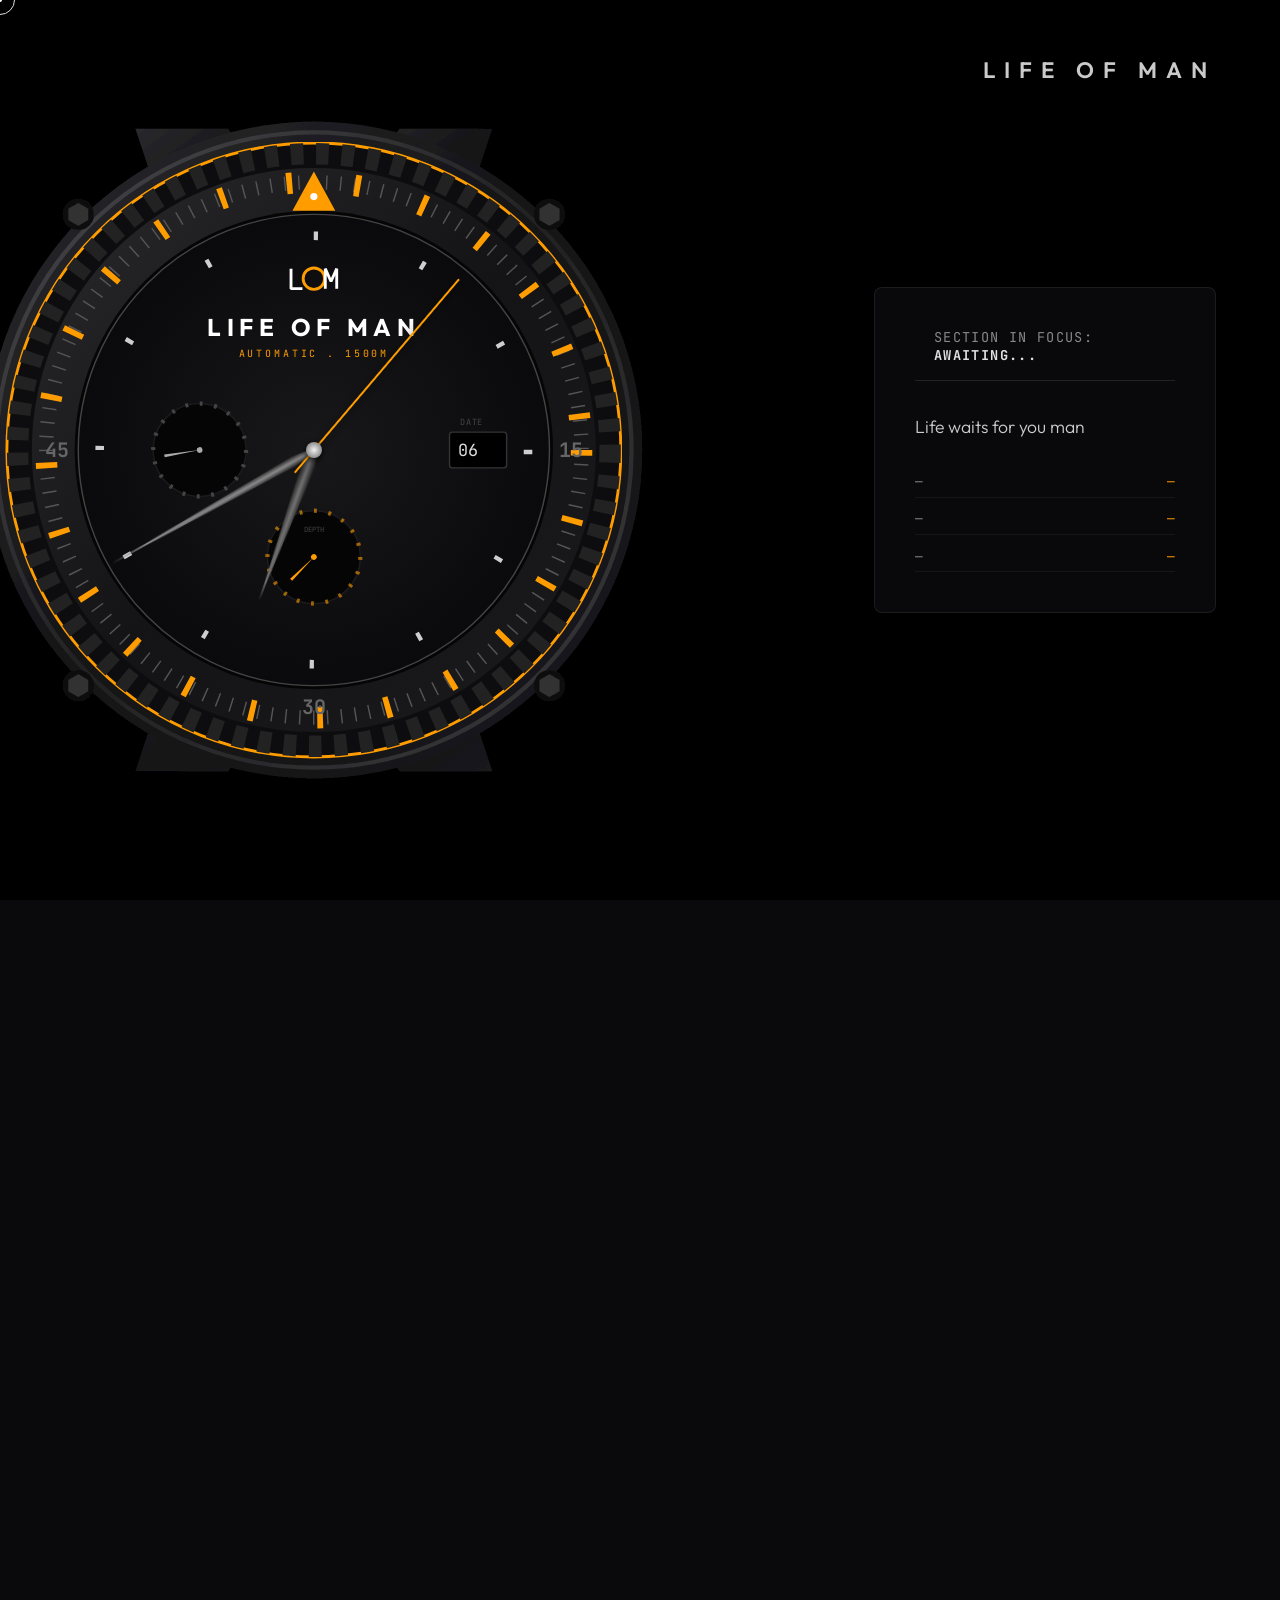
==== index.html @ b5b17dda "Update index.html" ====
<!DOCTYPE html>
<html lang="en">

<head>
    <meta charset="UTF-8">
    <meta name="viewport" content="width=device-width, initial-scale=1.0">
    <title>Life of Man - Navigation Hub</title>
    <link rel="stylesheet" href="styles.css">
    <link
        href="https://fonts.googleapis.com/css2?family=JetBrains+Mono:wght@300;400;700&family=Outfit:wght@300;600&display=swap"
        rel="stylesheet">
</head>

<body>
    <!-- Custom Cursor -->
    <div id="cursor" class="caliper-cursor"></div>

    <!-- Fixed Magazine Title -->
    <h1 class="magazine-title">LIFE OF MAN</h1>

    <!-- Parallax Background Layers -->
    <div class="background-container">
        <!-- Intro Black Screen -->
        <div id="bg-black" class="bg-layer intro-black"></div>
        <!-- Background Sections -->
        <div id="bg-woman" class="bg-layer section-bg"></div>
        <div id="bg-health" class="bg-layer section-bg"></div>
        <div id="bg-gear" class="bg-layer section-bg"></div>
        <div id="bg-cars" class="bg-layer section-bg"></div>
        <div id="bg-fashion" class="bg-layer section-bg"></div>
        <!-- Texture overlay for cockpit feel -->
        <div class="texture-overlay"></div>
        <div id="transition-glow" class="transition-glow"></div>
    </div>

    <!-- Main Interface -->
    <main class="hub-interaction">
        <!-- Left/Center: The Watch Assembly -->
        <div class="watch-container">
            <!-- Architectural SVG Vector Watch Engine -->
            <svg viewBox="0 0 1000 1000" class="vector-watch" xmlns="http://www.w3.org/2000/svg">
                <defs>
                    <radialGradient id="dialGrad" cx="50%" cy="50%" r="50%">
                        <stop offset="0%" stop-color="#18181a"/>
                        <stop offset="100%" stop-color="#0a0a0c"/>
                    </radialGradient>
                    <linearGradient id="metalDark" x1="0%" y1="0%" x2="100%" y2="100%">
                        <stop offset="0%" stop-color="#2a2a2d"/>
                        <stop offset="50%" stop-color="#141416"/>
                        <stop offset="100%" stop-color="#1a1a1c"/>
                    </linearGradient>
                    <linearGradient id="metalLight" x1="0%" y1="0%" x2="100%" y2="100%">
                        <stop offset="0%" stop-color="#4a4a4f"/>
                        <stop offset="50%" stop-color="#222"/>
                        <stop offset="100%" stop-color="#3a3a3d"/>
                    </linearGradient>
                    <filter id="vectorShadow" x="-20%" y="-20%" width="140%" height="140%">
                        <feDropShadow dx="0" dy="15" stdDeviation="20" flood-color="#000" flood-opacity="0.8"/>
                    </filter>
                </defs>

                <!-- STATIC CASING & LUGS (OUTERMOST) -->
                <g class="svg-casing" filter="url(#vectorShadow)">
                    <!-- Sharp Tactical Lugs -->
                    <path d="M 300 200 L 250 50 L 380 50 L 450 150 Z" fill="url(#metalDark)" />
                    <path d="M 700 200 L 750 50 L 620 50 L 550 150 Z" fill="url(#metalDark)" />
                    <path d="M 300 800 L 250 950 L 380 950 L 450 850 Z" fill="url(#metalDark)" />
                    <path d="M 700 800 L 750 950 L 620 950 L 550 850 Z" fill="url(#metalDark)" />

                    <!-- Main Casing Barrel -->
                    <circle cx="500" cy="500" r="460" fill="url(#metalDark)" />
                    <circle cx="500" cy="500" r="445" fill="none" stroke="url(#metalLight)" stroke-width="6" />

                    <!-- Tactical 6-point Hex Screws -->
                    <circle cx="170" cy="170" r="22" fill="#111" />
                    <polygon points="170,154 184,162 184,178 170,186 156,178 156,162" fill="#333" />
                    
                    <circle cx="830" cy="170" r="22" fill="#111" />
                    <polygon points="830,154 844,162 844,178 830,186 816,178 816,162" fill="#333" />

                    <circle cx="170" cy="830" r="22" fill="#111" />
                    <polygon points="170,814 184,822 184,838 170,846 156,838 156,822" fill="#333" />

                    <circle cx="830" cy="830" r="22" fill="#111" />
                    <polygon points="830,814 844,822 844,838 830,846 816,838 816,822" fill="#333" />
                </g>

                <!-- DYNAMIC SPINNING BEZEL -->
                <!-- We apply id="watch-bezel" directly so existing JS hooks it -->
                <g id="watch-bezel" style="transform-origin: 50% 50%;">
                    <!-- Outer Orange Ring Base -->
                    <circle cx="500" cy="500" r="430" fill="#0d0d0f" stroke="var(--accent-amber)" stroke-width="4" />
                    
                    <!-- Tactical Gear Teeth (Dasharray math: circumference 2*pi*r ~ 2576. 72 teeth = 35.7 dash) -->
                    <circle cx="500" cy="500" r="415" fill="none" stroke="#222" stroke-width="30" stroke-dasharray="17.8 17.8" />
                    
                    <!-- Bezel Inner Slant -->
                    <circle cx="500" cy="500" r="395" fill="url(#metalDark)" />
                    <circle cx="500" cy="500" r="335" fill="#050505" />

                    <!-- Bezel Ticks and Metrics -->
                    <circle cx="500" cy="500" r="375" fill="none" stroke="#555" stroke-width="20" stroke-dasharray="2 17.6" />
                    <!-- Thicker hour ticks -->
                    <circle cx="500" cy="500" r="375" fill="none" stroke="var(--accent-amber)" stroke-width="30" stroke-dasharray="8 88" />

                    <!-- Primary 12 O'Clock Dive Triangle -->
                    <polygon points="500,110 530,165 470,165" fill="var(--accent-amber)" />
                    <circle cx="500" cy="145" r="5" fill="#fff" />
                    
                    <text x="500" y="870" fill="#666" font-family="'JetBrains Mono'" font-weight="700" font-size="28" text-anchor="middle">30</text>
                    <text x="860" y="510" fill="#666" font-family="'JetBrains Mono'" font-weight="700" font-size="28" text-anchor="middle">15</text>
                    <text x="140" y="510" fill="#666" font-family="'JetBrains Mono'" font-weight="700" font-size="28" text-anchor="middle">45</text>
                </g>

                <!-- STATIC INNER DIAL -->
                <g id="watch-face-static" style="transform-origin: 50% 50%;">
                    <!-- Dial Glass & Inner Base -->
                    <circle cx="500" cy="500" r="330" fill="url(#dialGrad)" />
                    <circle cx="500" cy="500" r="330" fill="none" stroke="#444" stroke-width="2" />

                    <!-- Chronograph Subdials -->
                    <!-- Left Subdial (Milliseconds) -->
                    <circle cx="340" cy="500" r="65" fill="#050505" stroke="#1c1c1e" stroke-width="2"/>
                    <circle cx="340" cy="500" r="65" fill="none" stroke="#444" stroke-width="6" stroke-dasharray="4 16.4" />
                    <!-- Subdial Hand Group -->
                    <g id="subdial-msec" style="transform-origin: 340px 500px;">
                        <circle cx="340" cy="500" r="4" fill="#aaa" />
                        <polygon points="340,500 338,450 342,450" fill="#aaa" />
                    </g>

                    <!-- Bottom Subdial (Depth Gauge) -->
                    <circle cx="500" cy="650" r="65" fill="#050505" stroke="#1c1c1e" stroke-width="2"/>
                    <circle cx="500" cy="650" r="65" fill="none" stroke="var(--accent-amber)" stroke-width="6" stroke-dasharray="4 16.4" opacity="0.6"/>
                    <text x="500" y="615" fill="#444" font-family="'JetBrains Mono'" font-size="10" text-anchor="middle">DEPTH</text>
                    <!-- Subdial Hand Group -->
                    <g id="subdial-depth" style="transform-origin: 500px 650px; transform: rotate(-135deg);">
                        <circle cx="500" cy="650" r="4" fill="var(--accent-amber)" />
                        <polygon points="500,650 498,605 502,605" fill="var(--accent-amber)" />
                    </g>

                    <!-- LOM Custom Geometric Monogram -->
                    <g transform="translate(500, 260)">
                        <path d="M -32,-14 L -32,14 L -16,14" fill="none" stroke="#fff" stroke-width="4" stroke-linejoin="bevel" />
                        <circle cx="0" cy="0" r="15" fill="none" stroke="var(--accent-amber)" stroke-width="4" />
                        <path d="M 16,14 L 16,-14 L 24,4 L 32,-14 L 32,14" fill="none" stroke="#fff" stroke-width="4" stroke-linejoin="bevel" />
                    </g>

                    <!-- Inner Typography -->
                    <text x="500" y="340" fill="#fff" font-family="'Outfit', sans-serif" font-weight="700" font-size="34" letter-spacing="8" text-anchor="middle">LIFE OF MAN</text>
                    <text x="500" y="370" fill="var(--accent-amber)" font-family="'JetBrains Mono', monospace" font-size="14" letter-spacing="4" text-anchor="middle">AUTOMATIC . 1500M</text>
                    
                    <!-- Exact Match Date Cutout Window -->
                    <rect x="690" y="475" width="80" height="50" rx="4" fill="#000" stroke="#333" stroke-width="2"/>
                    <text x="705" y="465" fill="#444" font-family="'JetBrains Mono'" font-size="12" letter-spacing="1">DATE</text>

                    <!-- Hour Index Markers Inner -->
                    <circle cx="500" cy="500" r="300" fill="none" stroke="#fff" stroke-width="12" stroke-dasharray="6 151" opacity="0.8"/>
                </g>
            </svg>
            
            <!-- Live Clock Overlay -->
            <div class="live-clock">
                <div class="date-window" id="date-window">--</div>
                <div class="hand hour-hand" id="hour-hand"></div>
                <div class="hand minute-hand" id="minute-hand"></div>
                <div class="hand second-hand" id="second-hand"></div>
                <div class="center-pin"></div>
            </div>

            <div class="multi-exposure-trail"></div>
        </div>

        <!-- Right: Technical Narrative Overlay -->
        <div class="info-panel">
            <div class="technical-header">
                <span class="pulse-dot"></span>
                <p class="mono-text typing-effect">SECTION IN FOCUS: <span id="dyn-section-name" class="highlight">AWAITING...</span></p>
            </div>

            <div class="narrative-content">
                <p id="dyn-story-text" class="story-text">Life waits for you man</p>

                <div class="data-points">
                    <div class="data-row"><span id="dyn-label-1" class="data-label">—</span> <span id="dyn-value-1" class="data-value">—</span></div>
                    <div class="data-row"><span id="dyn-label-2" class="data-label">—</span> <span id="dyn-value-2" class="data-value">—</span></div>
                    <div class="data-row"><span id="dyn-label-3" class="data-label">—</span> <span id="dyn-value-3" class="data-value">—</span></div>
                </div>
            </div>
        </div>
    </main>

    <script src="script.js"></script>
</body>

</html>
---- styles.css ----
:root {
    --bg-dark: #0a0a0c;
    --accent-amber: #ff9d00;
    --text-main: #e0e0e0;
    --text-muted: #888888;
    --glass-bg: rgba(15, 15, 18, 0.65);
    --glass-border: rgba(255, 255, 255, 0.08);
}

* {
    margin: 0;
    padding: 0;
    box-sizing: border-box;
    cursor: none; /* Hide default cursor */
}

body {
    background-color: var(--bg-dark);
    color: var(--text-main);
    font-family: 'Outfit', sans-serif;
    overflow-x: hidden;
    height: 800vh; /* Dramatically increased to slow down scroll speed */
}

/* --- Global UI --- */
.magazine-title {
    position: fixed;
    top: 3.5rem;
    right: 4rem;
    font-family: 'Outfit', sans-serif;
    font-size: 1.4rem;
    font-weight: 600;
    letter-spacing: 0.4em;
    color: var(--text-main);
    z-index: 100;
    text-transform: uppercase;
    text-shadow: 0 4px 20px rgba(0,0,0,0.9);
    opacity: 0.9;
    pointer-events: none; /* so it doesn't block cursor */
}

/* --- Parallax Backgrounds --- */
.background-container {
    position: fixed;
    top: 0;
    left: 0;
    width: 100vw;
    height: 100vh;
    z-index: -1;
    overflow: hidden;
}

.bg-layer {
    position: absolute;
    top: -5%;
    left: -5%;
    width: 110%;
    height: 110%;
    background-size: cover;
    background-position: center;
    transition: transform 0.1s ease-out, filter 0.1s ease-out, opacity 0.1s ease-out;
}

.section-bg {
    position: absolute;
    top: -5%;
    left: -5%;
    width: 110%;
    height: 110%;
    background-size: cover;
    background-position: center;
    /* Hardware acceleration and smooth transitions */
    will-change: transform, filter, opacity;
    opacity: 0; 
}

#bg-fashion { background-image: url('assets/fashion_bg.png'); z-index: 1; }
#bg-cars { background-image: url('assets/cars_bg.png'); z-index: 1; }
#bg-gear { background-image: url('assets/gear_bg.png'); z-index: 1; }
#bg-health { background-image: url('assets/health_bg.png'); z-index: 1; }
#bg-woman { background-image: url('assets/woman_bg.png'); z-index: 1; }

.intro-black {
    background-color: #000;
    z-index: 4; /* On top of cars and fashion */
    opacity: 1; /* Fully opaque at start */
}

.texture-overlay {
    position: absolute;
    top: 0;
    left: 0;
    width: 100%;
    height: 100%;
    background: repeating-linear-gradient(
        transparent,
        transparent 2px,
        rgba(0,0,0,0.2) 2px,
        rgba(0,0,0,0.2) 4px
    );
    z-index: 3;
    pointer-events: none;
    mix-blend-mode: overlay;
    opacity: 0.5;
}

.transition-glow {
    position: absolute;
    top: 0;
    left: 0;
    width: 100%;
    height: 100%;
    background: radial-gradient(circle at center, rgba(255, 157, 0, 0.4) 0%, rgba(255, 157, 0, 0) 70%);
    opacity: 0;
    pointer-events: none;
    mix-blend-mode: color-dodge;
    z-index: 5; /* Above texture, below UI */
    transition: opacity 0.1s;
}

/* --- Main Layout --- */
.hub-interaction {
    position: fixed;
    top: 0;
    left: 0;
    width: 100vw;
    height: 100vh;
    display: flex;
    align-items: center;
    justify-content: center;
    padding: 4rem;
    gap: 6rem;
    z-index: 10;
}

/* --- The Watch Hub --- */
.watch-container {
    position: relative;
    width: 800px;
    height: 800px;
    transform: translateX(-15%); /* Pull slightly left off-center */
    display: flex;
    align-items: center;
    justify-content: center;
    transition: transform 0.3s ease;
}

.vector-watch {
    width: 100%;
    height: 100%;
    position: absolute;
    z-index: 1;
}

#watch-bezel {
    transition: transform 0.1s linear;
    will-change: transform;
}

/* --- Live Clock Elements --- */
.live-clock {
    position: absolute;
    top: 50%;
    left: 50%;
    width: 100%;
    height: 100%;
    transform: translate(-50%, -50%);
    z-index: 7; /* Above static face */
    pointer-events: none;
}

.date-window {
    position: absolute;
    top: 50%;
    right: 27%;
    transform: translateY(-50%);
    background: transparent;
    color: var(--text-main);
    font-family: 'JetBrains Mono', monospace;
    font-size: 1.05rem;
    padding: 0;
    border: none;
    box-shadow: none;
    z-index: 7;
}

.hand {
    position: absolute;
    bottom: 50%; 
    left: 50%;
    transform-origin: bottom center;
    filter: drop-shadow(2px 5px 6px rgba(0,0,0,0.9));
    z-index: 8;
    will-change: transform;
}

.hour-hand {
    width: 14px;
    height: 20%; 
    background: linear-gradient(90deg, #1a1a1a 0%, #737373 50%, #1a1a1a 100%);
    margin-left: -7px; 
    clip-path: polygon(50% 0%, 100% 90%, 70% 100%, 30% 100%, 0% 90%);
}

.minute-hand {
    width: 10px;
    height: 29%;
    background: linear-gradient(90deg, #2a2a2a 0%, #8c8c8c 50%, #2a2a2a 100%);
    margin-left: -5px;
    clip-path: polygon(50% 0%, 100% 90%, 70% 100%, 30% 100%, 0% 90%);
}

.second-hand {
    width: 2px;
    height: 28%;
    background: var(--accent-amber);
    margin-left: -1px;
    z-index: 9;
}

.second-hand::after {
    content: '';
    position: absolute;
    top: 100%;
    left: 0;
    width: 100%;
    height: 30px;
    background: var(--accent-amber);
    border-radius: 0 0 2px 2px;
}

.center-pin {
    position: absolute;
    top: 50%;
    left: 50%;
    width: 16px;
    height: 16px;
    background: radial-gradient(circle, #f0f0f0 0%, #666 100%);
    border-radius: 50%;
    transform: translate(-50%, -50%);
    box-shadow: 0 2px 6px rgba(0,0,0,0.9);
    z-index: 10;
}



.multi-exposure-trail {
    display: none;
}

/* --- Info Panel --- */
.info-panel {
    background: var(--glass-bg);
    backdrop-filter: blur(12px);
    -webkit-backdrop-filter: blur(12px);
    border: 1px solid var(--glass-border);
    border-radius: 8px;
    padding: 2.5rem;
    max-width: 450px;
    box-shadow: 0 20px 50px rgba(0,0,0,0.5);
    z-index: 10;
    transform: translateY(0);
    pointer-events: auto;
    /* Add box-shadow to transition list so the glow animates smoothly */
    transition: transform 0.3s cubic-bezier(0.2, 0.8, 0.2, 1), opacity 0.5s ease, background 0.3s ease, border-color 0.3s ease, box-shadow 0.2s ease-out;
}



.info-panel:hover {
    background: rgba(25, 25, 30, 0.8);
    border-color: rgba(255,255,255,0.3);
    transform: scale(1.02);
    box-shadow: 0 25px 60px rgba(0,0,0,0.7);
}

.technical-header {
    display: flex;
    align-items: center;
    gap: 12px;
    margin-bottom: 2rem;
    padding-bottom: 1rem;
    border-bottom: 1px solid rgba(255, 255, 255, 0.1);
}

.pulse-dot {
    width: 8px;
    height: 8px;
    background-color: var(--accent-amber);
    border-radius: 50%;
    box-shadow: 0 0 10px var(--accent-amber);
    animation: pulse 2s infinite;
}

@keyframes pulse {
    0% { transform: scale(0.95); box-shadow: 0 0 0 0 rgba(255, 157, 0, 0.7); }
    70% { transform: scale(1); box-shadow: 0 0 0 10px rgba(255, 157, 0, 0); }
    100% { transform: scale(0.95); box-shadow: 0 0 0 0 rgba(255, 157, 0, 0); }
}

.mono-text {
    font-family: 'JetBrains Mono', monospace;
    font-size: 0.85rem;
    letter-spacing: 0.1em;
    color: var(--text-muted);
}

.highlight {
    color: var(--text-main);
    font-weight: 700;
}

.story-text {
    font-size: 1.1rem;
    line-height: 1.6;
    margin-bottom: 2rem;
    color: #cccccc;
    font-weight: 300;
}

.data-points {
    display: flex;
    flex-direction: column;
    gap: 0.8rem;
    font-family: 'JetBrains Mono', monospace;
    font-size: 0.8rem;
}

.data-row {
    display: flex;
    justify-content: space-between;
    border-bottom: 1px solid rgba(255,255,255,0.05);
    padding-bottom: 0.4rem;
}

.data-label { color: var(--text-muted); text-transform: uppercase; }
.data-value { color: var(--accent-amber); text-align: right; }

/* --- Custom Cursor --- */
.caliper-cursor {
    position: fixed;
    top: 0;
    left: 0;
    width: 30px;
    height: 30px;
    border: 1px solid rgba(255,255,255,0.5);
    border-radius: 50%;
    pointer-events: none;
    z-index: 9999;
    transform: translate(-50%, -50%);
    transition: width 0.2s, height 0.2s, background-color 0.2s, border-color 0.2s;
    mix-blend-mode: difference;
}

/* Inner dot for caliper */
.caliper-cursor::after {
    content: '';
    position: absolute;
    top: 50%;
    left: 50%;
    width: 4px;
    height: 4px;
    background: white;
    border-radius: 50%;
    transform: translate(-50%, -50%);
}

.caliper-cursor.scrubbing {
    width: 60px;
    height: 60px;
    border-color: var(--accent-amber);
    background-color: rgba(255, 157, 0, 0.1);
}

.caliper-cursor.enter-mode {
    width: 70px;
    height: 70px;
    border-color: #fff;
    background-color: rgba(255, 255, 255, 0.1);
}

.caliper-cursor.enter-mode::after {
    content: "VIEW";
    font-family: 'JetBrains Mono', monospace;
    font-size: 11px;
    font-weight: 700;
    color: white;
    text-align: center;
    line-height: 70px;
    width: 100%;
    height: 100%;
    background: transparent;
    letter-spacing: 2px;
}

/* Add metal caliper visual hints */
.caliper-cursor::before {
    content: '';
    position: absolute;
    top: -10px;
    left: 50%;
    width: 2px;
    height: 10px;
    background: rgba(255,255,255,0.8);
    transform: translateX(-50%);
}

/* --- Responsiveness & Mobile Optimization --- */

/* Tablet & Smaller Laptops */
@media (max-width: 1024px) {
    .hub-interaction {
        flex-direction: column;
        padding: 2rem;
        gap: 3rem;
        align-items: center;
        justify-content: flex-start;
        padding-top: 8rem; /* Clear the title */
    }

    .watch-container {
        width: 450px;
        height: 450px;
        transform: translateX(0); /* Re-center perfectly */
    }

    .info-panel {
        max-width: 600px;
        width: 100%;
        padding: 2rem;
    }

    .magazine-title {
        font-size: 1rem;
        top: 2rem;
        right: 2rem;
    }
}

/* Mobile Devices */
@media (max-width: 768px) {
    .watch-container {
        width: 320px;
        height: 320px;
    }

    .info-panel {
        padding: 1.5rem;
    }

    .technical-header p {
        font-size: 0.85rem;
    }
    
    .story-text {
        font-size: 0.95rem;
    }

    .data-label, .data-value {
        font-size: 0.85rem;
    }
    
    .live-clock .date-window {
        font-size: 0.7rem;
        right: 28%;
    }

    /* Subpage aggressive overrides */
    .subpage-container {
        padding: 2rem 1.5rem;
        backdrop-filter: blur(35px); /* Much stronger blur for small screens */
        background: rgba(10, 10, 12, 0.65);
    }
    
    .back-btn {
        bottom: 2rem !important; /* Forces override of inline styles if any */
        right: 2rem !important;
        font-size: 0.8rem !important;
        padding: 8px 16px !important;
    }

    .subpage-title {
        font-size: 2.2rem !important;
        margin-top: 5rem !important;
    }

    .subpage-content {
        font-size: 1rem !important;
    }

    .subpage-content h2 {
        font-size: 1.5rem !important;
    }
    
    .subpage-content h3 {
        font-size: 1.25rem !important;
    }
}

/* Hard Drop Custom Cursor on Touch Devices */
@media (hover: none) and (pointer: coarse) {
    .caliper-cursor {
        display: none !important;
    }
    * {
        cursor: auto !important; /* Restore standard OS touch tap behaviors */
    }
}
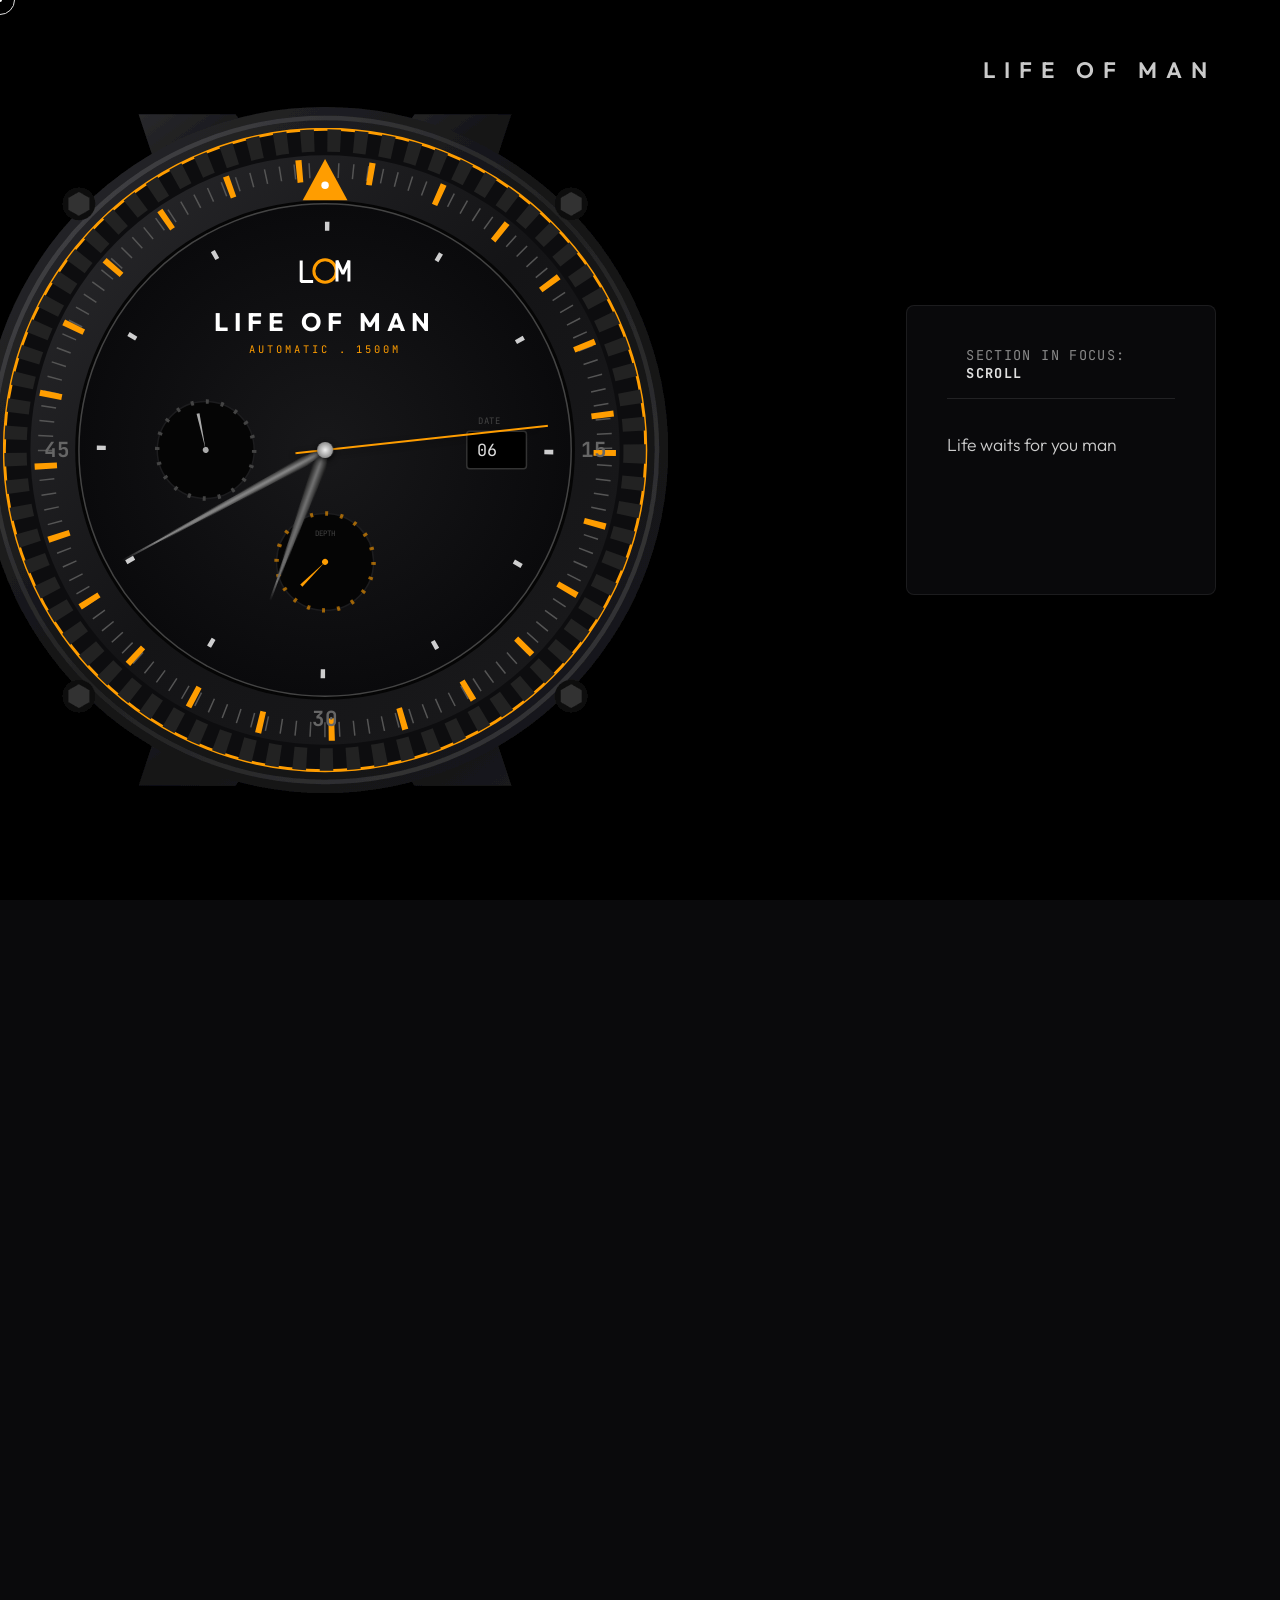
==== commit edd058cf: "Update index.html" ====
--- a/index.html
+++ b/index.html
@@ -180,7 +180,7 @@
             <div class="narrative-content">
                 <p id="dyn-story-text" class="story-text">Life waits for you man</p>
 
-                <div class="data-points">
+                <div id="data-points-container" class="data-points" style="display: none; opacity: 0;">
                     <div class="data-row"><span id="dyn-label-1" class="data-label">—</span> <span id="dyn-value-1" class="data-value">—</span></div>
                     <div class="data-row"><span id="dyn-label-2" class="data-label">—</span> <span id="dyn-value-2" class="data-value">—</span></div>
                     <div class="data-row"><span id="dyn-label-3" class="data-label">—</span> <span id="dyn-value-3" class="data-value">—</span></div>
--- a/styles.css
+++ b/styles.css
@@ -138,11 +138,15 @@
     position: relative;
     width: 800px;
     height: 800px;
-    transform: translateX(-15%); /* Pull slightly left off-center */
+    transform: translateX(-15%) scale(1); /* Pull slightly left off-center */
     display: flex;
     align-items: center;
     justify-content: center;
-    transition: transform 0.3s ease;
+    transition: transform 0.8s cubic-bezier(0.2, 0.8, 0.2, 1);
+}
+
+.watch-container.minimized {
+    transform: translateX(-15%) scale(0.9);
 }
 
 .vector-watch {
@@ -257,6 +261,10 @@
     border-radius: 8px;
     padding: 2.5rem;
     max-width: 450px;
+    min-height: 290px;
+    display: flex;
+    flex-direction: column;
+    justify-content: flex-start;
     box-shadow: 0 20px 50px rgba(0,0,0,0.5);
     z-index: 10;
     transform: translateY(0);
@@ -298,11 +306,29 @@
     100% { transform: scale(0.95); box-shadow: 0 0 0 0 rgba(255, 157, 0, 0); }
 }
 
+@keyframes rhythmicFadeIn {
+    0% { opacity: 0; filter: blur(4px); transform: translateX(-10px); }
+    100% { opacity: 1; filter: blur(0px); transform: translateX(0); }
+}
+
+@keyframes mechanicalDrumSnap {
+    0% { transform: translateY(-12px); opacity: 0; filter: blur(2px); }
+    70% { transform: translateY(2px); opacity: 1; filter: blur(0px); }
+    100% { transform: translateY(0); opacity: 1; filter: blur(0px); }
+}
+
+.roll-in {
+    /* Fast, heavily eased snapping animation mimicking physical gear lock */
+    animation: mechanicalDrumSnap 0.25s cubic-bezier(0.1, 0.9, 0.2, 1) forwards;
+}
+
 .mono-text {
     font-family: 'JetBrains Mono', monospace;
     font-size: 0.85rem;
     letter-spacing: 0.1em;
     color: var(--text-muted);
+    opacity: 0;
+    animation: rhythmicFadeIn 1s cubic-bezier(0.2, 0.8, 0.2, 1) forwards;
 }
 
 .highlight {
@@ -316,8 +342,10 @@
     margin-bottom: 2rem;
     color: #cccccc;
     font-weight: 300;
-}
-
+    opacity: 0;
+    /* Delays exactly 2 seconds so it arrives in sync with the second pulse! */
+    animation: rhythmicFadeIn 1s cubic-bezier(0.2, 0.8, 0.2, 1) 2s forwards;
+}
 .data-points {
     display: flex;
     flex-direction: column;
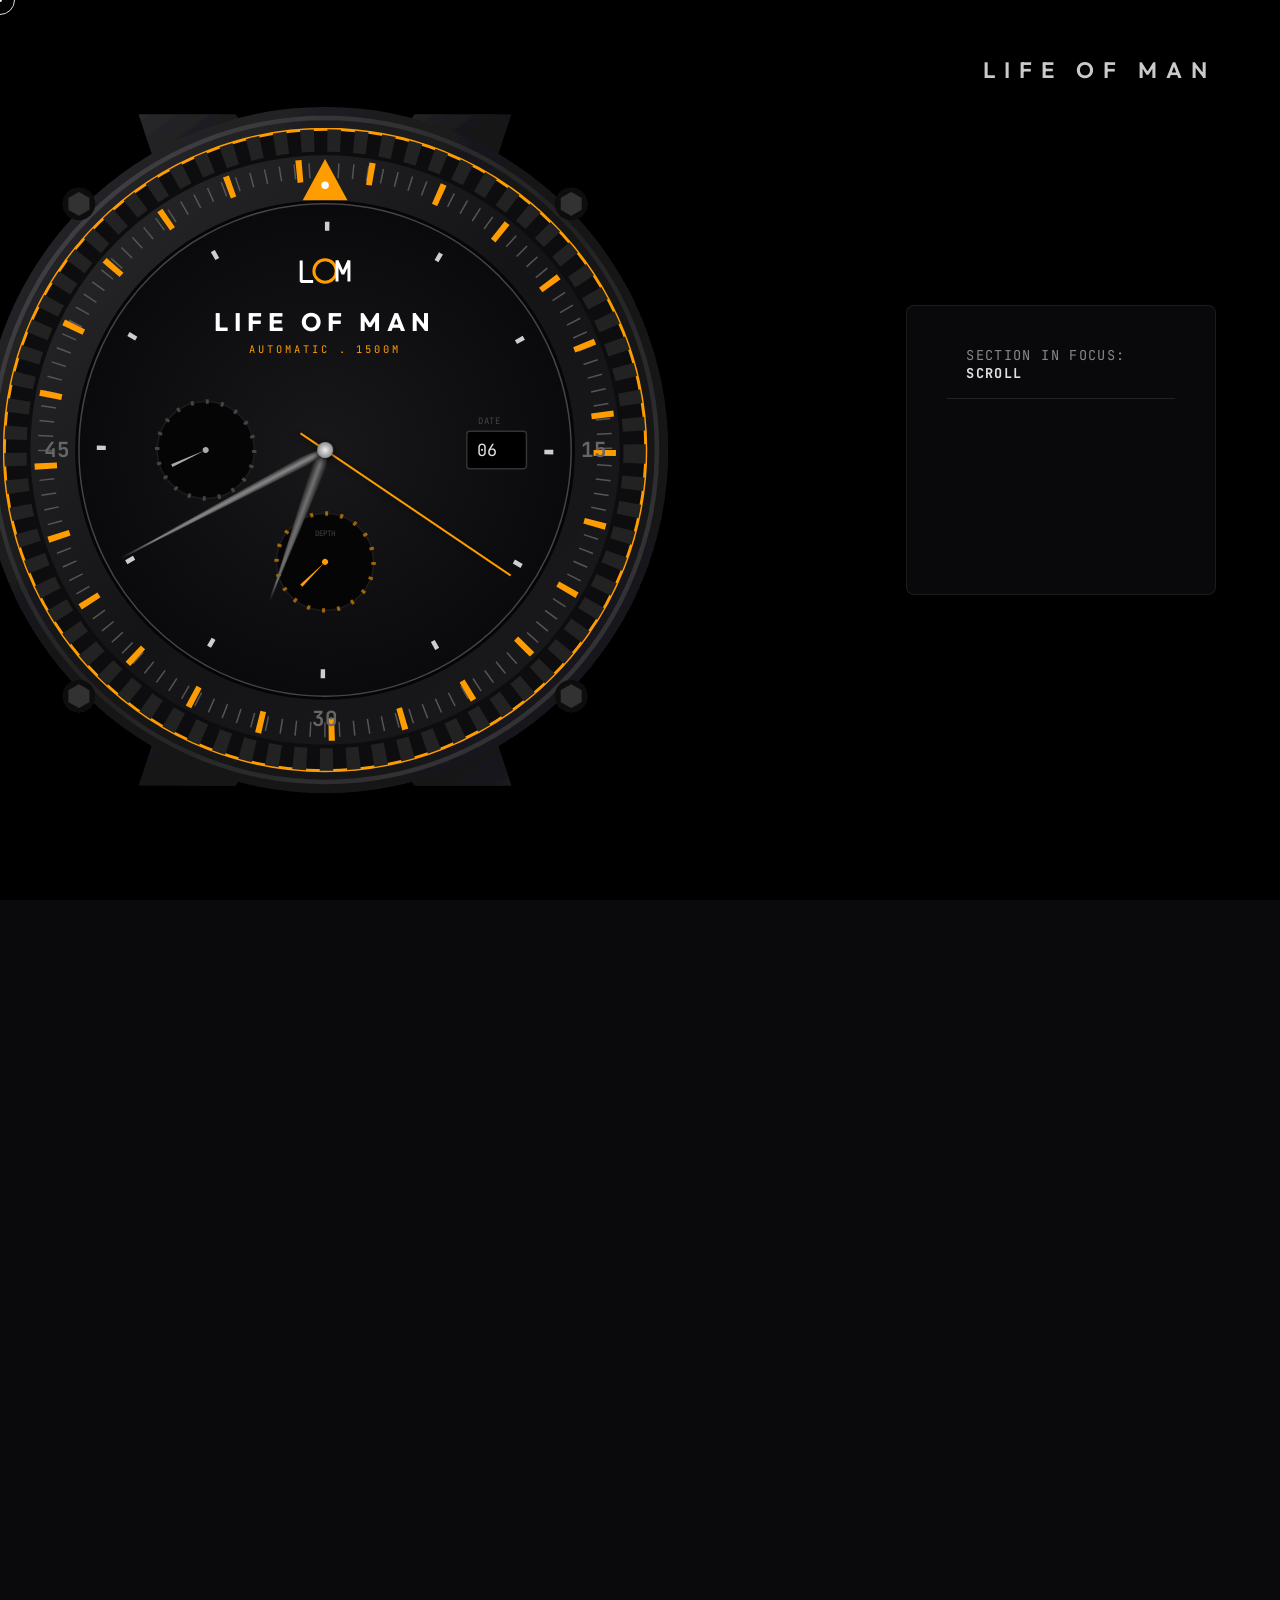
==== commit e7a5c6de: "Update index.html" ====
--- a/index.html
+++ b/index.html
@@ -174,11 +174,11 @@
         <div class="info-panel">
             <div class="technical-header">
                 <span class="pulse-dot"></span>
-                <p class="mono-text typing-effect">SECTION IN FOCUS: <span id="dyn-section-name" class="highlight">AWAITING...</span></p>
+                <p class="mono-text typing-effect">SECTION IN FOCUS: <span id="dyn-section-name" class="highlight"></span></p>
             </div>
 
             <div class="narrative-content">
-                <p id="dyn-story-text" class="story-text">Life waits for you man</p>
+                <p id="dyn-story-text" class="story-text"></p>
 
                 <div id="data-points-container" class="data-points" style="display: none; opacity: 0;">
                     <div class="data-row"><span id="dyn-label-1" class="data-label">—</span> <span id="dyn-value-1" class="data-value">—</span></div>
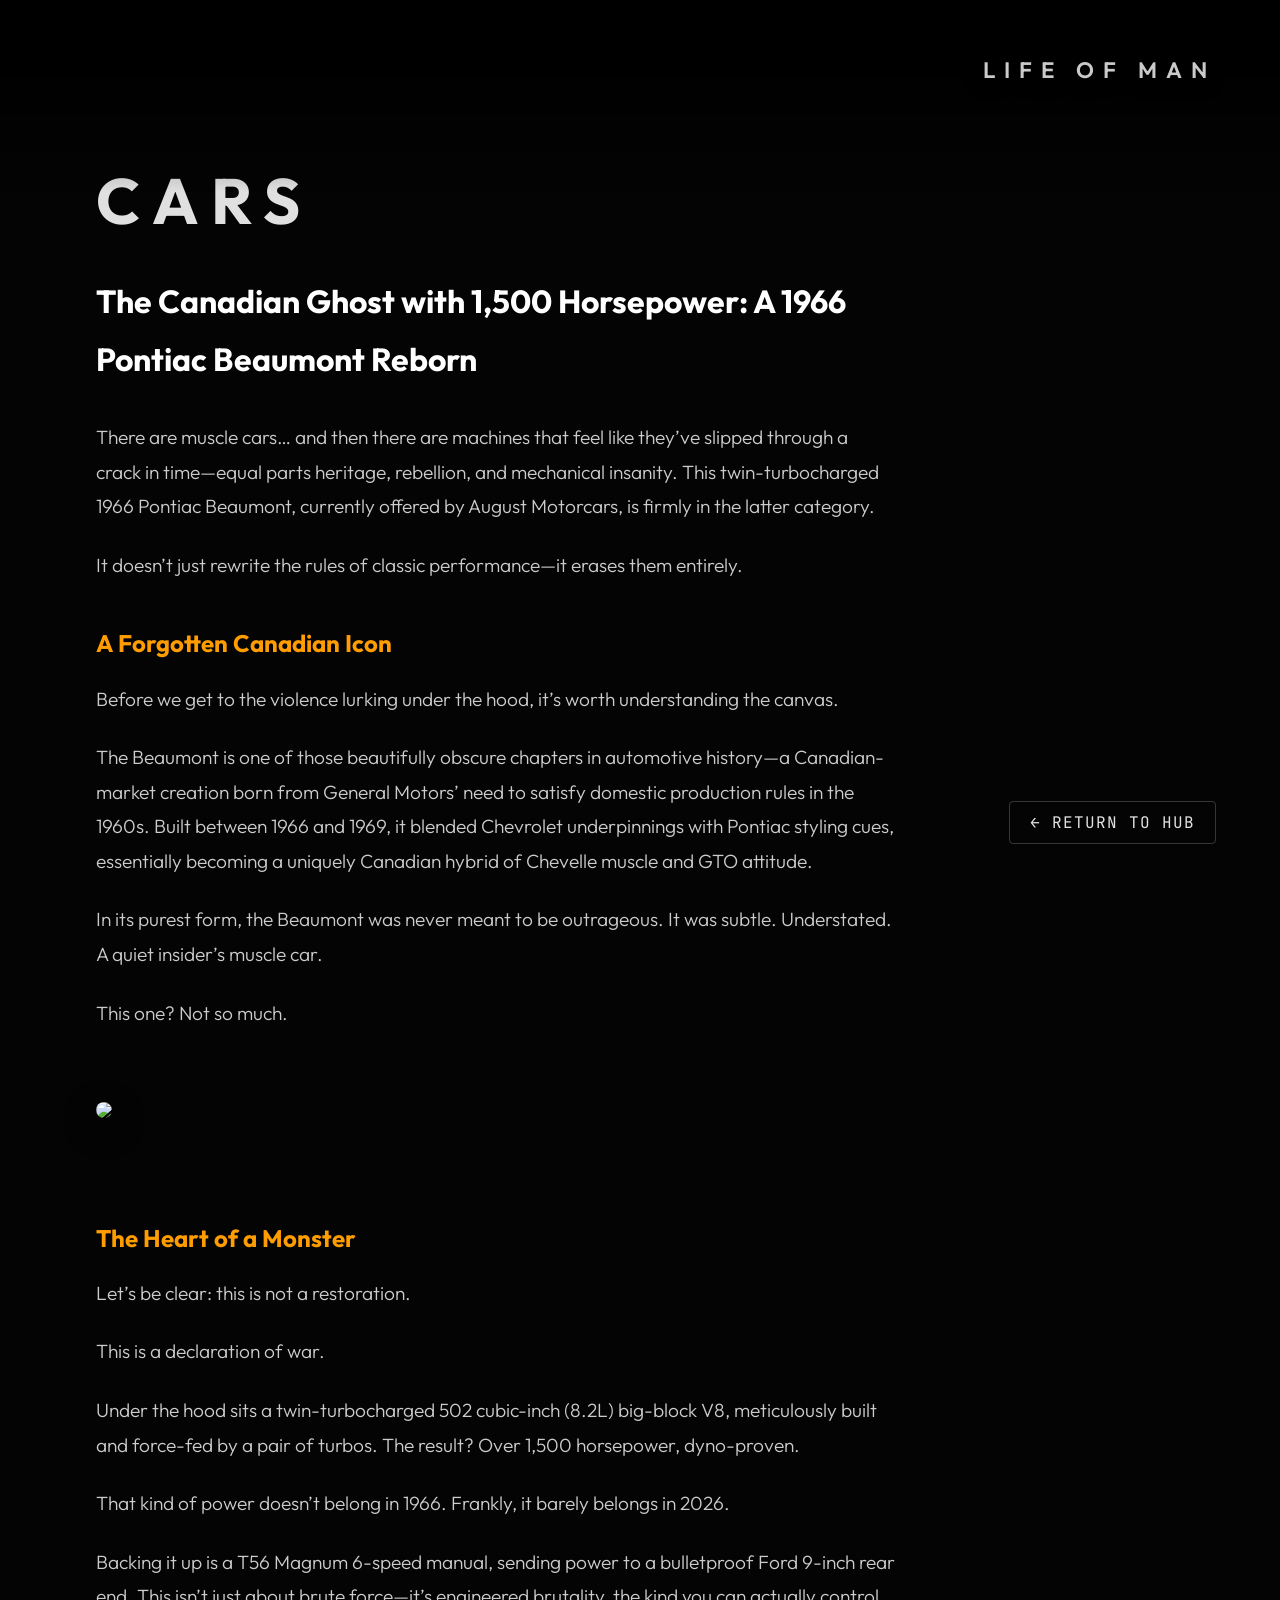
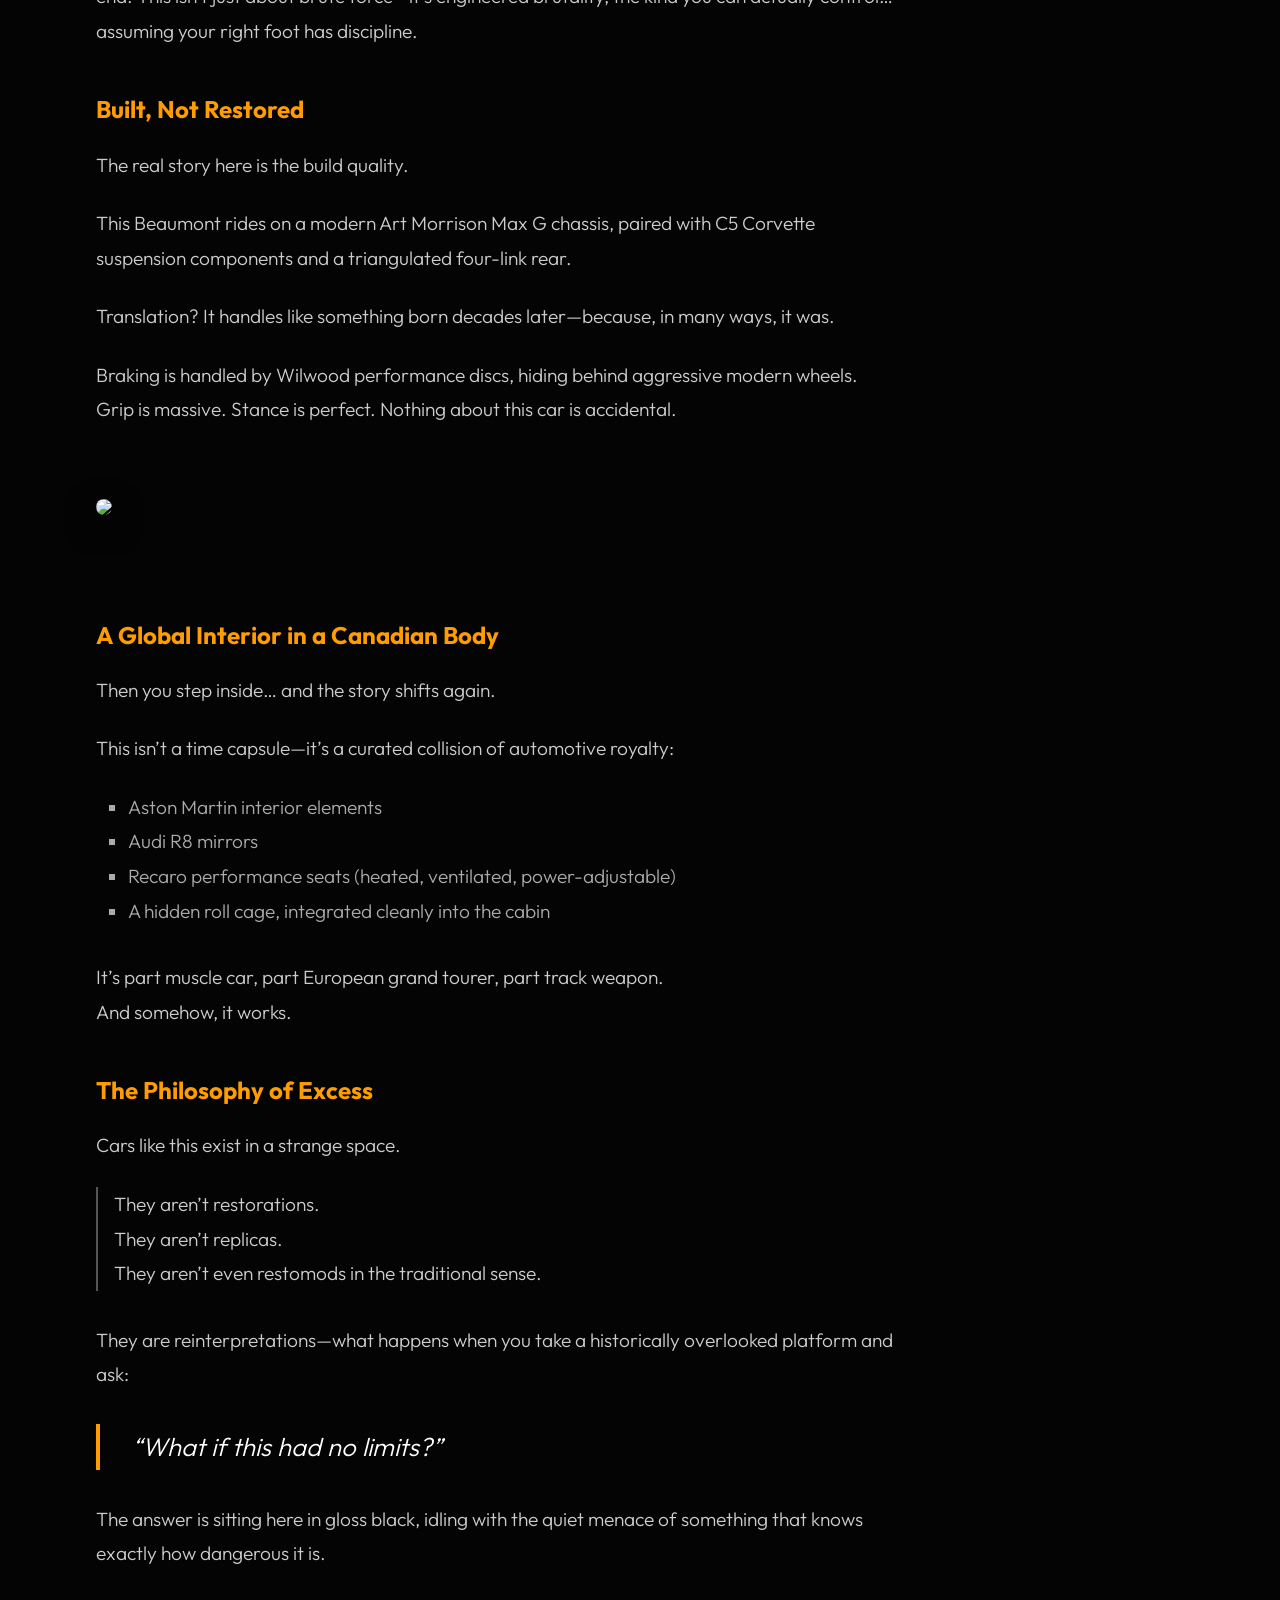
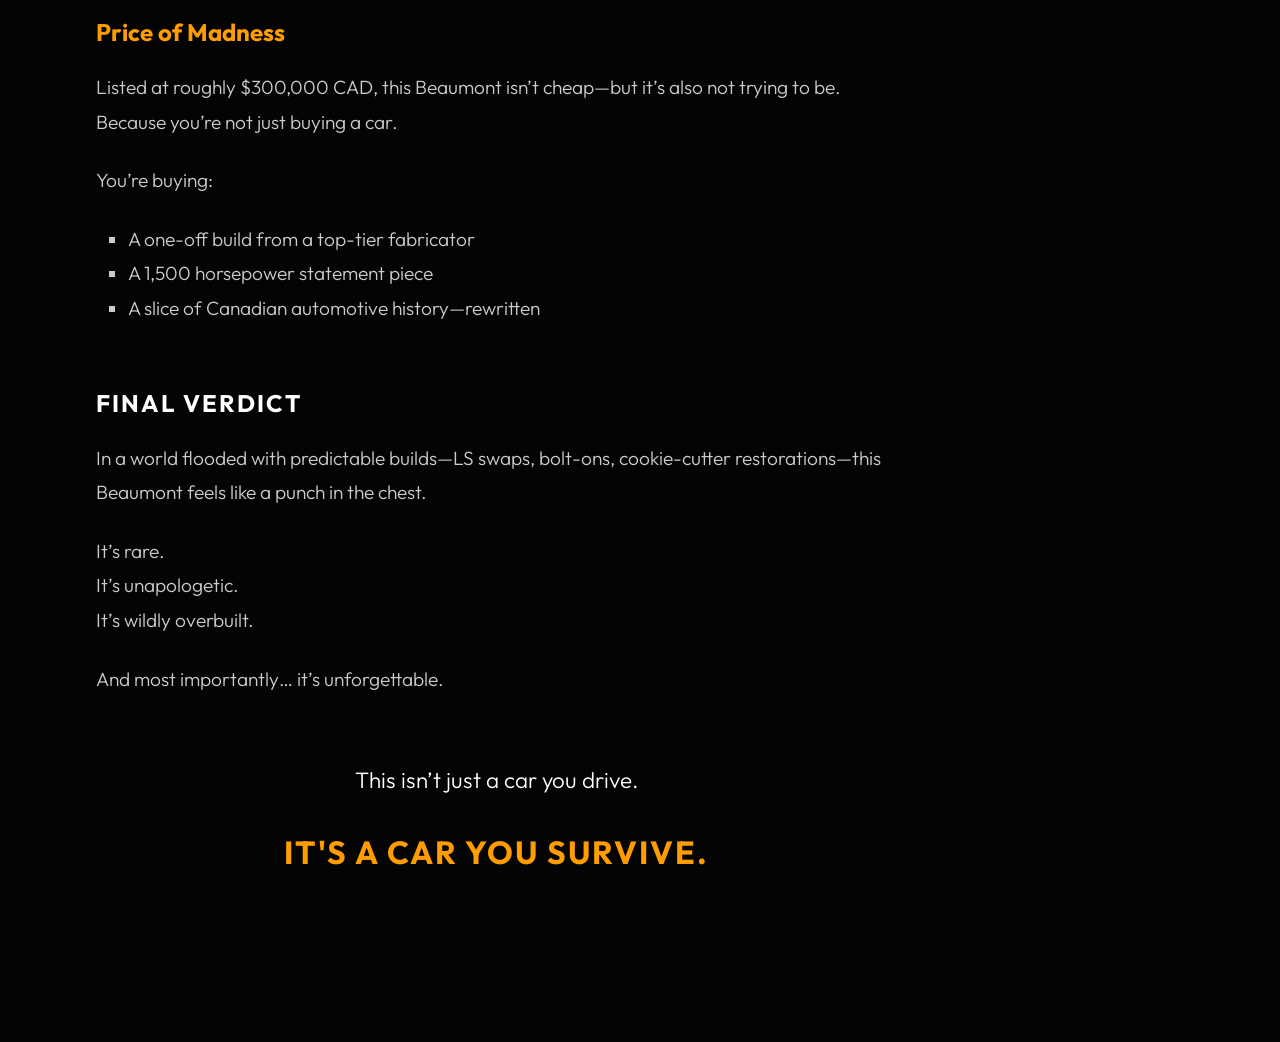
==== commit c25dedd1: "Update index.html" ====
--- a/index.html
+++ b/index.html
@@ -4,192 +4,223 @@
 <head>
     <meta charset="UTF-8">
     <meta name="viewport" content="width=device-width, initial-scale=1.0">
-    <title>Life of Man - Navigation Hub</title>
+    <title>Life of Man - Cars</title>
     <link rel="stylesheet" href="styles.css">
     <link
         href="https://fonts.googleapis.com/css2?family=JetBrains+Mono:wght@300;400;700&family=Outfit:wght@300;600&display=swap"
         rel="stylesheet">
+    <style>
+        body {
+            overflow-y: auto;
+            height: auto;
+            background-color: #000;
+            cursor: auto;
+        }
+
+        body::before {
+            content: '';
+            position: fixed;
+            top: 0;
+            left: 0;
+            width: 100%;
+            height: 100%;
+            background-image: url('assets/car4.png');
+            background-size: cover;
+            background-position: center;
+            opacity: 0.05;
+            z-index: -1;
+            pointer-events: none;
+        }
+
+        .subpage-container {
+            background: rgba(10, 10, 12, 0.4); /* Lowered container backdrop opacity slightly so the 5% background shows through better */
+            min-height: 100vh;
+            padding: 6rem;
+            backdrop-filter: blur(10px);
+        }
+
+        .back-btn {
+            position: fixed;
+            bottom: 3.5rem;
+            right: 4rem;
+            color: var(--text-main);
+            font-family: 'JetBrains Mono', monospace;
+            text-decoration: none;
+            border: 1px solid rgba(255, 255, 255, 0.2);
+            padding: 10px 20px;
+            border-radius: 4px;
+            transition: 0.3s;
+            z-index: 100;
+            letter-spacing: 1px;
+        }
+
+        .back-btn:hover {
+            background: rgba(255, 255, 255, 0.1);
+            border-color: #fff;
+            transform: scale(1.05);
+        }
+
+        .subpage-title {
+            font-size: 4rem;
+            letter-spacing: 0.2em;
+            text-transform: uppercase;
+            margin-bottom: 2rem;
+            margin-top: 4rem;
+        }
+
+        .subpage-content {
+            max-width: 800px;
+            font-size: 1.2rem;
+            line-height: 1.8;
+            color: #ccc;
+            font-weight: 300;
+        }
+
+        .subpage-content p {
+            margin-bottom: 1.5rem;
+        }
+
+        .fade-out-header {
+            position: fixed;
+            top: 0; left: 0; width: 100%; height: 12rem;
+            background: linear-gradient(to bottom, #000 20%, transparent);
+            z-index: 50;
+            pointer-events: none;
+        }
+    </style>
 </head>
 
 <body>
-    <!-- Custom Cursor -->
-    <div id="cursor" class="caliper-cursor"></div>
-
-    <!-- Fixed Magazine Title -->
-    <h1 class="magazine-title">LIFE OF MAN</h1>
-
-    <!-- Parallax Background Layers -->
-    <div class="background-container">
-        <!-- Intro Black Screen -->
-        <div id="bg-black" class="bg-layer intro-black"></div>
-        <!-- Background Sections -->
-        <div id="bg-woman" class="bg-layer section-bg"></div>
-        <div id="bg-health" class="bg-layer section-bg"></div>
-        <div id="bg-gear" class="bg-layer section-bg"></div>
-        <div id="bg-cars" class="bg-layer section-bg"></div>
-        <div id="bg-fashion" class="bg-layer section-bg"></div>
-        <!-- Texture overlay for cockpit feel -->
-        <div class="texture-overlay"></div>
-        <div id="transition-glow" class="transition-glow"></div>
+    <div class="fade-out-header"></div>
+    <a href="index.html" class="back-btn">← RETURN TO HUB</a>
+    <h1 class="magazine-title" style="top: 3.5rem; right: 4rem;">LIFE OF MAN</h1>
+
+    <div class="subpage-container">
+        <h1 class="subpage-title">CARS</h1>
+        <div class="subpage-content">
+            <h2 style="font-size: 2rem; color: #fff; margin-bottom: 2rem; font-family: 'Outfit', sans-serif;">The
+                Canadian Ghost with 1,500 Horsepower: A 1966 Pontiac Beaumont Reborn</h2>
+
+            <p>There are muscle cars… and then there are machines that feel like they’ve slipped through a crack in
+                time—equal parts heritage, rebellion, and mechanical insanity. This twin-turbocharged 1966 Pontiac
+                Beaumont, currently offered by August Motorcars, is firmly in the latter category.</p>
+
+            <p>It doesn’t just rewrite the rules of classic performance—it erases them entirely.</p>
+
+            <h3 style="font-size: 1.5rem; color: var(--accent-amber); margin-top: 2.5rem; margin-bottom: 1rem;">A
+                Forgotten Canadian Icon</h3>
+
+            <p>Before we get to the violence lurking under the hood, it’s worth understanding the canvas.</p>
+
+            <p>The Beaumont is one of those beautifully obscure chapters in automotive history—a Canadian-market
+                creation born from General Motors’ need to satisfy domestic production rules in the 1960s. Built between
+                1966 and 1969, it blended Chevrolet underpinnings with Pontiac styling cues, essentially becoming a
+                uniquely Canadian hybrid of Chevelle muscle and GTO attitude.</p>
+
+            <p>In its purest form, the Beaumont was never meant to be outrageous. It was subtle. Understated. A quiet
+                insider’s muscle car.</p>
+
+            <p>This one? Not so much.</p>
+
+            <!-- Embedded Photo 1 -->
+            <img src="assets/car1.png" style="width: 100%; border-radius: 8px; margin: 3rem 0; box-shadow: 0 10px 30px rgba(0,0,0,0.5);">
+
+            <h3 style="font-size: 1.5rem; color: var(--accent-amber); margin-top: 2.5rem; margin-bottom: 1rem;">The
+                Heart of a Monster</h3>
+
+            <p>Let’s be clear: this is not a restoration.</p>
+            <p>This is a declaration of war.</p>
+
+            <p>Under the hood sits a twin-turbocharged 502 cubic-inch (8.2L) big-block V8, meticulously built and
+                force-fed by a pair of turbos. The result? Over 1,500 horsepower, dyno-proven.</p>
+
+            <p>That kind of power doesn’t belong in 1966. Frankly, it barely belongs in 2026.</p>
+
+            <p>Backing it up is a T56 Magnum 6-speed manual, sending power to a bulletproof Ford 9-inch rear end. This
+                isn’t just about brute force—it’s engineered brutality, the kind you can actually control… assuming your
+                right foot has discipline.</p>
+
+            <h3 style="font-size: 1.5rem; color: var(--accent-amber); margin-top: 2.5rem; margin-bottom: 1rem;">Built,
+                Not Restored</h3>
+
+            <p>The real story here is the build quality.</p>
+            <p>This Beaumont rides on a modern Art Morrison Max G chassis, paired with C5 Corvette suspension components
+                and a triangulated four-link rear.</p>
+
+            <p>Translation? It handles like something born decades later—because, in many ways, it was.</p>
+
+            <p>Braking is handled by Wilwood performance discs, hiding behind aggressive modern wheels. Grip is massive.
+                Stance is perfect. Nothing about this car is accidental.</p>
+
+
+            <!-- Embedded Photo 2 -->
+            <img src="assets/car2.png" style="width: 100%; border-radius: 8px; margin: 3rem 0; box-shadow: 0 10px 30px rgba(0,0,0,0.5);">
+
+            <h3 style="font-size: 1.5rem; color: var(--accent-amber); margin-top: 2.5rem; margin-bottom: 1rem;">A Global
+                Interior in a Canadian Body</h3>
+
+            <p>Then you step inside… and the story shifts again.</p>
+            <p>This isn’t a time capsule—it’s a curated collision of automotive royalty:</p>
+
+            <ul style="margin-left: 2rem; margin-bottom: 2rem; list-style-type: square; color: #aaa;">
+                <li>Aston Martin interior elements</li>
+                <li>Audi R8 mirrors</li>
+                <li>Recaro performance seats (heated, ventilated, power-adjustable)</li>
+                <li>A hidden roll cage, integrated cleanly into the cabin</li>
+            </ul>
+
+            <p>It’s part muscle car, part European grand tourer, part track weapon.<br>And somehow, it works.</p>
+
+            <h3 style="font-size: 1.5rem; color: var(--accent-amber); margin-top: 2.5rem; margin-bottom: 1rem;">The
+                Philosophy of Excess</h3>
+
+            <p>Cars like this exist in a strange space.</p>
+            <ul style="list-style: none; margin-bottom: 2rem; padding-left: 1rem; border-left: 2px solid #555;">
+                <li>They aren’t restorations.</li>
+                <li>They aren’t replicas.</li>
+                <li>They aren’t even restomods in the traditional sense.</li>
+            </ul>
+
+            <p>They are reinterpretations—what happens when you take a historically overlooked platform and ask:</p>
+
+            <blockquote
+                style="font-size: 1.6rem; font-style: italic; color: #fff; margin: 2rem 0; padding-left: 2rem; border-left: 4px solid var(--accent-amber);">
+                “What if this had no limits?”</blockquote>
+
+            <p>The answer is sitting here in gloss black, idling with the quiet menace of something that knows exactly
+                how dangerous it is.</p>
+
+            <h3 style="font-size: 1.5rem; color: var(--accent-amber); margin-top: 2.5rem; margin-bottom: 1rem;">Price of
+                Madness</h3>
+
+            <p>Listed at roughly $300,000 CAD, this Beaumont isn’t cheap—but it’s also not trying to be.<br>Because
+                you’re not just buying a car.</p>
+
+            <p>You’re buying:</p>
+            <ul style="margin-left: 2rem; margin-bottom: 2rem; list-style-type: square; color: #ccc;">
+                <li>A one-off build from a top-tier fabricator</li>
+                <li>A 1,500 horsepower statement piece</li>
+                <li>A slice of Canadian automotive history—rewritten</li>
+            </ul>
+
+            <h3
+                style="font-size: 1.5rem; color: #fff; margin-top: 3.5rem; margin-bottom: 1rem; text-transform: uppercase; letter-spacing: 2px;">
+                Final Verdict</h3>
+
+            <p>In a world flooded with predictable builds—LS swaps, bolt-ons, cookie-cutter restorations—this Beaumont
+                feels like a punch in the chest.</p>
+
+            <p>It’s rare.<br>It’s unapologetic.<br>It’s wildly overbuilt.</p>
+
+            <p>And most importantly… it’s unforgettable.</p>
+
+            <p style="font-size: 1.4rem; color: #fff; margin-top: 4rem; text-align: center;">This isn’t just a car you
+                drive.</p>
+            <p
+                style="font-size: 2rem; font-weight: 700; color: var(--accent-amber); text-align: center; letter-spacing: 2px; margin-bottom: 4rem;">
+                IT'S A CAR YOU SURVIVE.</p>
+        </div>
     </div>
-
-    <!-- Main Interface -->
-    <main class="hub-interaction">
-        <!-- Left/Center: The Watch Assembly -->
-        <div class="watch-container">
-            <!-- Architectural SVG Vector Watch Engine -->
-            <svg viewBox="0 0 1000 1000" class="vector-watch" xmlns="http://www.w3.org/2000/svg">
-                <defs>
-                    <radialGradient id="dialGrad" cx="50%" cy="50%" r="50%">
-                        <stop offset="0%" stop-color="#18181a"/>
-                        <stop offset="100%" stop-color="#0a0a0c"/>
-                    </radialGradient>
-                    <linearGradient id="metalDark" x1="0%" y1="0%" x2="100%" y2="100%">
-                        <stop offset="0%" stop-color="#2a2a2d"/>
-                        <stop offset="50%" stop-color="#141416"/>
-                        <stop offset="100%" stop-color="#1a1a1c"/>
-                    </linearGradient>
-                    <linearGradient id="metalLight" x1="0%" y1="0%" x2="100%" y2="100%">
-                        <stop offset="0%" stop-color="#4a4a4f"/>
-                        <stop offset="50%" stop-color="#222"/>
-                        <stop offset="100%" stop-color="#3a3a3d"/>
-                    </linearGradient>
-                    <filter id="vectorShadow" x="-20%" y="-20%" width="140%" height="140%">
-                        <feDropShadow dx="0" dy="15" stdDeviation="20" flood-color="#000" flood-opacity="0.8"/>
-                    </filter>
-                </defs>
-
-                <!-- STATIC CASING & LUGS (OUTERMOST) -->
-                <g class="svg-casing" filter="url(#vectorShadow)">
-                    <!-- Sharp Tactical Lugs -->
-                    <path d="M 300 200 L 250 50 L 380 50 L 450 150 Z" fill="url(#metalDark)" />
-                    <path d="M 700 200 L 750 50 L 620 50 L 550 150 Z" fill="url(#metalDark)" />
-                    <path d="M 300 800 L 250 950 L 380 950 L 450 850 Z" fill="url(#metalDark)" />
-                    <path d="M 700 800 L 750 950 L 620 950 L 550 850 Z" fill="url(#metalDark)" />
-
-                    <!-- Main Casing Barrel -->
-                    <circle cx="500" cy="500" r="460" fill="url(#metalDark)" />
-                    <circle cx="500" cy="500" r="445" fill="none" stroke="url(#metalLight)" stroke-width="6" />
-
-                    <!-- Tactical 6-point Hex Screws -->
-                    <circle cx="170" cy="170" r="22" fill="#111" />
-                    <polygon points="170,154 184,162 184,178 170,186 156,178 156,162" fill="#333" />
-                    
-                    <circle cx="830" cy="170" r="22" fill="#111" />
-                    <polygon points="830,154 844,162 844,178 830,186 816,178 816,162" fill="#333" />
-
-                    <circle cx="170" cy="830" r="22" fill="#111" />
-                    <polygon points="170,814 184,822 184,838 170,846 156,838 156,822" fill="#333" />
-
-                    <circle cx="830" cy="830" r="22" fill="#111" />
-                    <polygon points="830,814 844,822 844,838 830,846 816,838 816,822" fill="#333" />
-                </g>
-
-                <!-- DYNAMIC SPINNING BEZEL -->
-                <!-- We apply id="watch-bezel" directly so existing JS hooks it -->
-                <g id="watch-bezel" style="transform-origin: 50% 50%;">
-                    <!-- Outer Orange Ring Base -->
-                    <circle cx="500" cy="500" r="430" fill="#0d0d0f" stroke="var(--accent-amber)" stroke-width="4" />
-                    
-                    <!-- Tactical Gear Teeth (Dasharray math: circumference 2*pi*r ~ 2576. 72 teeth = 35.7 dash) -->
-                    <circle cx="500" cy="500" r="415" fill="none" stroke="#222" stroke-width="30" stroke-dasharray="17.8 17.8" />
-                    
-                    <!-- Bezel Inner Slant -->
-                    <circle cx="500" cy="500" r="395" fill="url(#metalDark)" />
-                    <circle cx="500" cy="500" r="335" fill="#050505" />
-
-                    <!-- Bezel Ticks and Metrics -->
-                    <circle cx="500" cy="500" r="375" fill="none" stroke="#555" stroke-width="20" stroke-dasharray="2 17.6" />
-                    <!-- Thicker hour ticks -->
-                    <circle cx="500" cy="500" r="375" fill="none" stroke="var(--accent-amber)" stroke-width="30" stroke-dasharray="8 88" />
-
-                    <!-- Primary 12 O'Clock Dive Triangle -->
-                    <polygon points="500,110 530,165 470,165" fill="var(--accent-amber)" />
-                    <circle cx="500" cy="145" r="5" fill="#fff" />
-                    
-                    <text x="500" y="870" fill="#666" font-family="'JetBrains Mono'" font-weight="700" font-size="28" text-anchor="middle">30</text>
-                    <text x="860" y="510" fill="#666" font-family="'JetBrains Mono'" font-weight="700" font-size="28" text-anchor="middle">15</text>
-                    <text x="140" y="510" fill="#666" font-family="'JetBrains Mono'" font-weight="700" font-size="28" text-anchor="middle">45</text>
-                </g>
-
-                <!-- STATIC INNER DIAL -->
-                <g id="watch-face-static" style="transform-origin: 50% 50%;">
-                    <!-- Dial Glass & Inner Base -->
-                    <circle cx="500" cy="500" r="330" fill="url(#dialGrad)" />
-                    <circle cx="500" cy="500" r="330" fill="none" stroke="#444" stroke-width="2" />
-
-                    <!-- Chronograph Subdials -->
-                    <!-- Left Subdial (Milliseconds) -->
-                    <circle cx="340" cy="500" r="65" fill="#050505" stroke="#1c1c1e" stroke-width="2"/>
-                    <circle cx="340" cy="500" r="65" fill="none" stroke="#444" stroke-width="6" stroke-dasharray="4 16.4" />
-                    <!-- Subdial Hand Group -->
-                    <g id="subdial-msec" style="transform-origin: 340px 500px;">
-                        <circle cx="340" cy="500" r="4" fill="#aaa" />
-                        <polygon points="340,500 338,450 342,450" fill="#aaa" />
-                    </g>
-
-                    <!-- Bottom Subdial (Depth Gauge) -->
-                    <circle cx="500" cy="650" r="65" fill="#050505" stroke="#1c1c1e" stroke-width="2"/>
-                    <circle cx="500" cy="650" r="65" fill="none" stroke="var(--accent-amber)" stroke-width="6" stroke-dasharray="4 16.4" opacity="0.6"/>
-                    <text x="500" y="615" fill="#444" font-family="'JetBrains Mono'" font-size="10" text-anchor="middle">DEPTH</text>
-                    <!-- Subdial Hand Group -->
-                    <g id="subdial-depth" style="transform-origin: 500px 650px; transform: rotate(-135deg);">
-                        <circle cx="500" cy="650" r="4" fill="var(--accent-amber)" />
-                        <polygon points="500,650 498,605 502,605" fill="var(--accent-amber)" />
-                    </g>
-
-                    <!-- LOM Custom Geometric Monogram -->
-                    <g transform="translate(500, 260)">
-                        <path d="M -32,-14 L -32,14 L -16,14" fill="none" stroke="#fff" stroke-width="4" stroke-linejoin="bevel" />
-                        <circle cx="0" cy="0" r="15" fill="none" stroke="var(--accent-amber)" stroke-width="4" />
-                        <path d="M 16,14 L 16,-14 L 24,4 L 32,-14 L 32,14" fill="none" stroke="#fff" stroke-width="4" stroke-linejoin="bevel" />
-                    </g>
-
-                    <!-- Inner Typography -->
-                    <text x="500" y="340" fill="#fff" font-family="'Outfit', sans-serif" font-weight="700" font-size="34" letter-spacing="8" text-anchor="middle">LIFE OF MAN</text>
-                    <text x="500" y="370" fill="var(--accent-amber)" font-family="'JetBrains Mono', monospace" font-size="14" letter-spacing="4" text-anchor="middle">AUTOMATIC . 1500M</text>
-                    
-                    <!-- Exact Match Date Cutout Window -->
-                    <rect x="690" y="475" width="80" height="50" rx="4" fill="#000" stroke="#333" stroke-width="2"/>
-                    <text x="705" y="465" fill="#444" font-family="'JetBrains Mono'" font-size="12" letter-spacing="1">DATE</text>
-
-                    <!-- Hour Index Markers Inner -->
-                    <circle cx="500" cy="500" r="300" fill="none" stroke="#fff" stroke-width="12" stroke-dasharray="6 151" opacity="0.8"/>
-                </g>
-            </svg>
-            
-            <!-- Live Clock Overlay -->
-            <div class="live-clock">
-                <div class="date-window" id="date-window">--</div>
-                <div class="hand hour-hand" id="hour-hand"></div>
-                <div class="hand minute-hand" id="minute-hand"></div>
-                <div class="hand second-hand" id="second-hand"></div>
-                <div class="center-pin"></div>
-            </div>
-
-            <div class="multi-exposure-trail"></div>
-        </div>
-
-        <!-- Right: Technical Narrative Overlay -->
-        <div class="info-panel">
-            <div class="technical-header">
-                <span class="pulse-dot"></span>
-                <p class="mono-text typing-effect">SECTION IN FOCUS: <span id="dyn-section-name" class="highlight"></span></p>
-            </div>
-
-            <div class="narrative-content">
-                <p id="dyn-story-text" class="story-text"></p>
-
-                <div id="data-points-container" class="data-points" style="display: none; opacity: 0;">
-                    <div class="data-row"><span id="dyn-label-1" class="data-label">—</span> <span id="dyn-value-1" class="data-value">—</span></div>
-                    <div class="data-row"><span id="dyn-label-2" class="data-label">—</span> <span id="dyn-value-2" class="data-value">—</span></div>
-                    <div class="data-row"><span id="dyn-label-3" class="data-label">—</span> <span id="dyn-value-3" class="data-value">—</span></div>
-                </div>
-            </div>
-        </div>
-    </main>
-
-    <script src="script.js"></script>
 </body>
 
 </html>
--- a/styles.css
+++ b/styles.css
@@ -145,9 +145,6 @@
     transition: transform 0.8s cubic-bezier(0.2, 0.8, 0.2, 1);
 }
 
-.watch-container.minimized {
-    transform: translateX(-15%) scale(0.9);
-}
 
 .vector-watch {
     width: 100%;
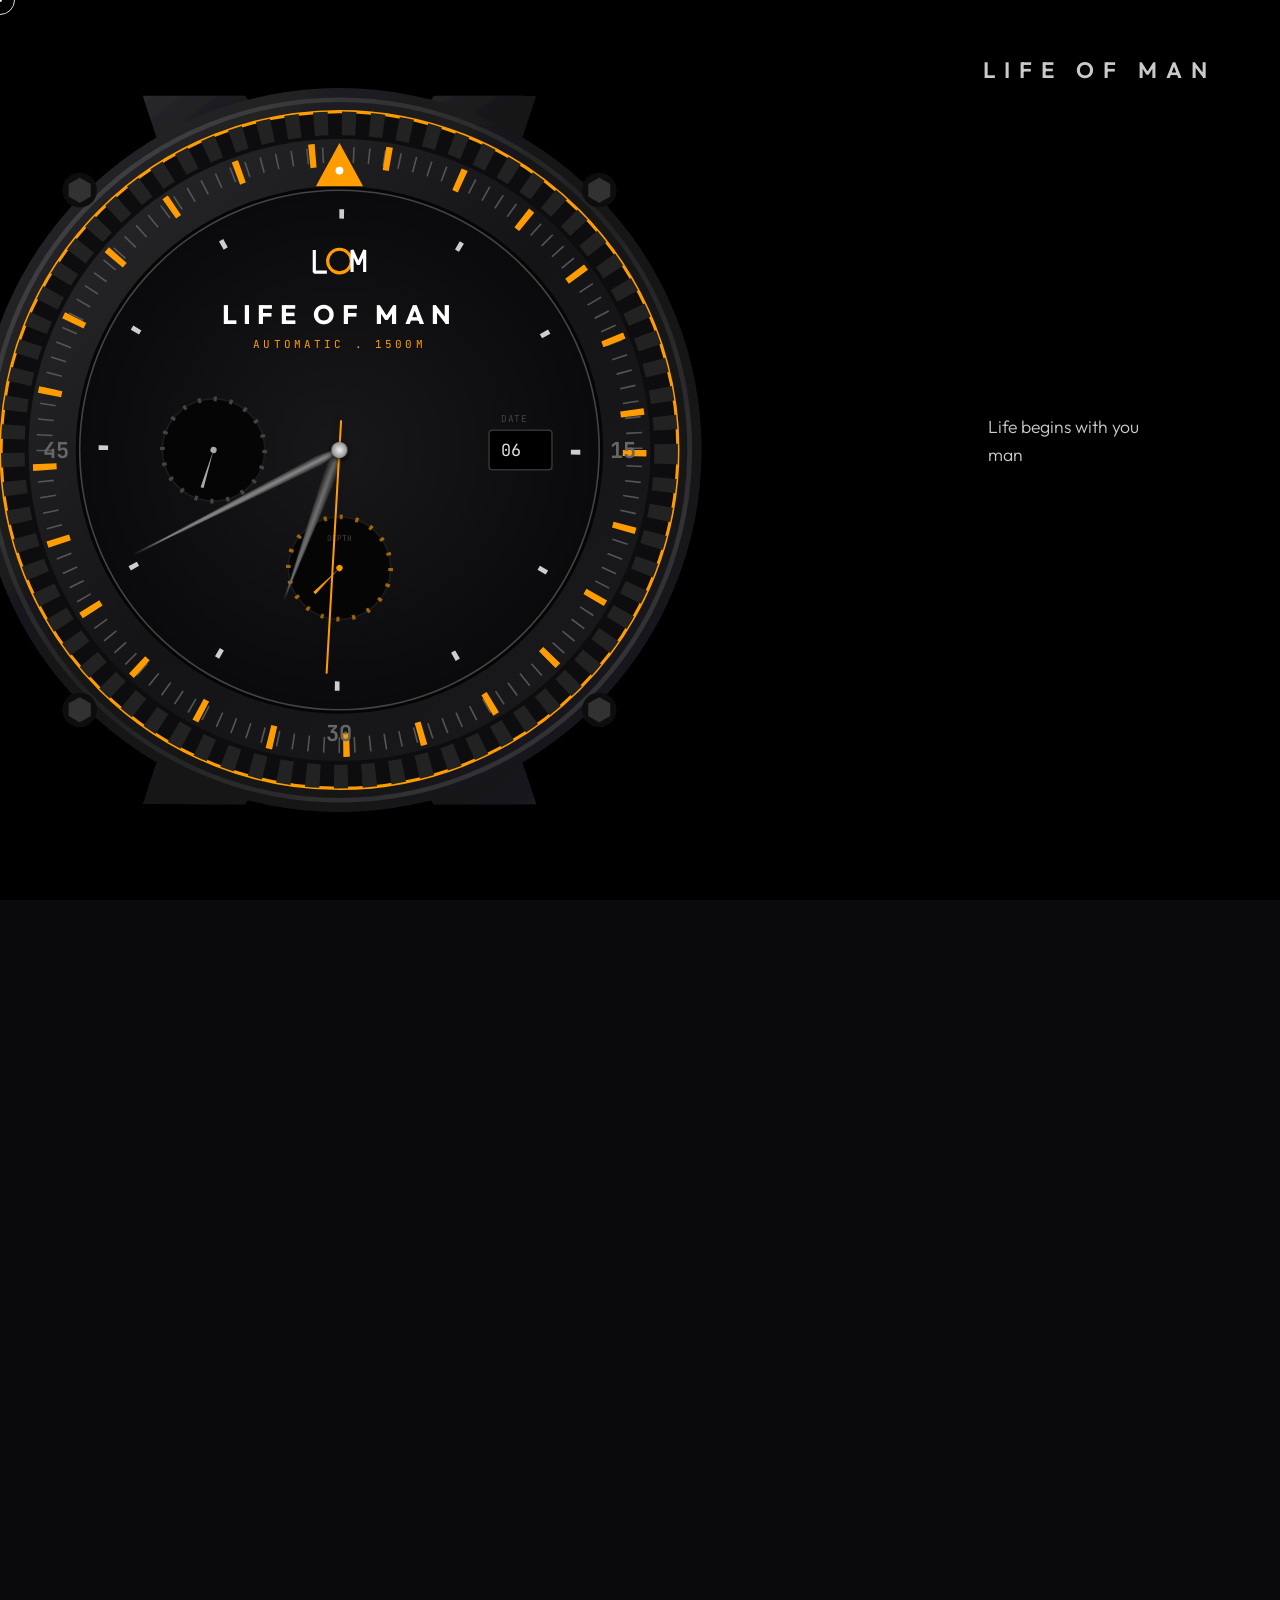
==== commit 2bc5352f: "Update index.html" ====
--- a/index.html
+++ b/index.html
@@ -4,223 +4,192 @@
 <head>
     <meta charset="UTF-8">
     <meta name="viewport" content="width=device-width, initial-scale=1.0">
-    <title>Life of Man - Cars</title>
+    <title>Life of Man - Navigation Hub</title>
     <link rel="stylesheet" href="styles.css">
     <link
         href="https://fonts.googleapis.com/css2?family=JetBrains+Mono:wght@300;400;700&family=Outfit:wght@300;600&display=swap"
         rel="stylesheet">
-    <style>
-        body {
-            overflow-y: auto;
-            height: auto;
-            background-color: #000;
-            cursor: auto;
-        }
-
-        body::before {
-            content: '';
-            position: fixed;
-            top: 0;
-            left: 0;
-            width: 100%;
-            height: 100%;
-            background-image: url('assets/car4.png');
-            background-size: cover;
-            background-position: center;
-            opacity: 0.05;
-            z-index: -1;
-            pointer-events: none;
-        }
-
-        .subpage-container {
-            background: rgba(10, 10, 12, 0.4); /* Lowered container backdrop opacity slightly so the 5% background shows through better */
-            min-height: 100vh;
-            padding: 6rem;
-            backdrop-filter: blur(10px);
-        }
-
-        .back-btn {
-            position: fixed;
-            bottom: 3.5rem;
-            right: 4rem;
-            color: var(--text-main);
-            font-family: 'JetBrains Mono', monospace;
-            text-decoration: none;
-            border: 1px solid rgba(255, 255, 255, 0.2);
-            padding: 10px 20px;
-            border-radius: 4px;
-            transition: 0.3s;
-            z-index: 100;
-            letter-spacing: 1px;
-        }
-
-        .back-btn:hover {
-            background: rgba(255, 255, 255, 0.1);
-            border-color: #fff;
-            transform: scale(1.05);
-        }
-
-        .subpage-title {
-            font-size: 4rem;
-            letter-spacing: 0.2em;
-            text-transform: uppercase;
-            margin-bottom: 2rem;
-            margin-top: 4rem;
-        }
-
-        .subpage-content {
-            max-width: 800px;
-            font-size: 1.2rem;
-            line-height: 1.8;
-            color: #ccc;
-            font-weight: 300;
-        }
-
-        .subpage-content p {
-            margin-bottom: 1.5rem;
-        }
-
-        .fade-out-header {
-            position: fixed;
-            top: 0; left: 0; width: 100%; height: 12rem;
-            background: linear-gradient(to bottom, #000 20%, transparent);
-            z-index: 50;
-            pointer-events: none;
-        }
-    </style>
 </head>
 
 <body>
-    <div class="fade-out-header"></div>
-    <a href="index.html" class="back-btn">← RETURN TO HUB</a>
-    <h1 class="magazine-title" style="top: 3.5rem; right: 4rem;">LIFE OF MAN</h1>
+    <!-- Custom Cursor -->
+    <div id="cursor" class="caliper-cursor"></div>
 
-    <div class="subpage-container">
-        <h1 class="subpage-title">CARS</h1>
-        <div class="subpage-content">
-            <h2 style="font-size: 2rem; color: #fff; margin-bottom: 2rem; font-family: 'Outfit', sans-serif;">The
-                Canadian Ghost with 1,500 Horsepower: A 1966 Pontiac Beaumont Reborn</h2>
+    <!-- Fixed Magazine Title -->
+    <h1 class="magazine-title">LIFE OF MAN</h1>
 
-            <p>There are muscle cars… and then there are machines that feel like they’ve slipped through a crack in
-                time—equal parts heritage, rebellion, and mechanical insanity. This twin-turbocharged 1966 Pontiac
-                Beaumont, currently offered by August Motorcars, is firmly in the latter category.</p>
+    <!-- Parallax Background Layers -->
+    <div class="background-container">
+        <!-- Intro Black Screen -->
+        <div id="bg-black" class="bg-layer intro-black"></div>
+        <!-- Background Sections -->
+        <div id="bg-woman" class="bg-layer section-bg"></div>
+        <div id="bg-health" class="bg-layer section-bg"></div>
+        <div id="bg-gear" class="bg-layer section-bg"></div>
+        <div id="bg-cars" class="bg-layer section-bg"></div>
+        <div id="bg-fashion" class="bg-layer section-bg"></div>
+        <!-- Texture overlay for cockpit feel -->
+        <div class="texture-overlay"></div>
+        <div id="transition-glow" class="transition-glow"></div>
+    </div>
 
-            <p>It doesn’t just rewrite the rules of classic performance—it erases them entirely.</p>
+    <!-- Main Interface -->
+    <main class="hub-interaction">
+        <!-- Left/Center: The Watch Assembly -->
+        <div class="watch-container">
+            <!-- Architectural SVG Vector Watch Engine -->
+            <svg viewBox="0 0 1000 1000" class="vector-watch" xmlns="http://www.w3.org/2000/svg">
+                <defs>
+                    <radialGradient id="dialGrad" cx="50%" cy="50%" r="50%">
+                        <stop offset="0%" stop-color="#18181a"/>
+                        <stop offset="100%" stop-color="#0a0a0c"/>
+                    </radialGradient>
+                    <linearGradient id="metalDark" x1="0%" y1="0%" x2="100%" y2="100%">
+                        <stop offset="0%" stop-color="#2a2a2d"/>
+                        <stop offset="50%" stop-color="#141416"/>
+                        <stop offset="100%" stop-color="#1a1a1c"/>
+                    </linearGradient>
+                    <linearGradient id="metalLight" x1="0%" y1="0%" x2="100%" y2="100%">
+                        <stop offset="0%" stop-color="#4a4a4f"/>
+                        <stop offset="50%" stop-color="#222"/>
+                        <stop offset="100%" stop-color="#3a3a3d"/>
+                    </linearGradient>
+                    <filter id="vectorShadow" x="-20%" y="-20%" width="140%" height="140%">
+                        <feDropShadow dx="0" dy="15" stdDeviation="20" flood-color="#000" flood-opacity="0.8"/>
+                    </filter>
+                </defs>
 
-            <h3 style="font-size: 1.5rem; color: var(--accent-amber); margin-top: 2.5rem; margin-bottom: 1rem;">A
-                Forgotten Canadian Icon</h3>
+                <!-- STATIC CASING & LUGS (OUTERMOST) -->
+                <g class="svg-casing" filter="url(#vectorShadow)">
+                    <!-- Sharp Tactical Lugs -->
+                    <path d="M 300 200 L 250 50 L 380 50 L 450 150 Z" fill="url(#metalDark)" />
+                    <path d="M 700 200 L 750 50 L 620 50 L 550 150 Z" fill="url(#metalDark)" />
+                    <path d="M 300 800 L 250 950 L 380 950 L 450 850 Z" fill="url(#metalDark)" />
+                    <path d="M 700 800 L 750 950 L 620 950 L 550 850 Z" fill="url(#metalDark)" />
 
-            <p>Before we get to the violence lurking under the hood, it’s worth understanding the canvas.</p>
+                    <!-- Main Casing Barrel -->
+                    <circle cx="500" cy="500" r="460" fill="url(#metalDark)" />
+                    <circle cx="500" cy="500" r="445" fill="none" stroke="url(#metalLight)" stroke-width="6" />
 
-            <p>The Beaumont is one of those beautifully obscure chapters in automotive history—a Canadian-market
-                creation born from General Motors’ need to satisfy domestic production rules in the 1960s. Built between
-                1966 and 1969, it blended Chevrolet underpinnings with Pontiac styling cues, essentially becoming a
-                uniquely Canadian hybrid of Chevelle muscle and GTO attitude.</p>
+                    <!-- Tactical 6-point Hex Screws -->
+                    <circle cx="170" cy="170" r="22" fill="#111" />
+                    <polygon points="170,154 184,162 184,178 170,186 156,178 156,162" fill="#333" />
+                    
+                    <circle cx="830" cy="170" r="22" fill="#111" />
+                    <polygon points="830,154 844,162 844,178 830,186 816,178 816,162" fill="#333" />
 
-            <p>In its purest form, the Beaumont was never meant to be outrageous. It was subtle. Understated. A quiet
-                insider’s muscle car.</p>
+                    <circle cx="170" cy="830" r="22" fill="#111" />
+                    <polygon points="170,814 184,822 184,838 170,846 156,838 156,822" fill="#333" />
 
-            <p>This one? Not so much.</p>
+                    <circle cx="830" cy="830" r="22" fill="#111" />
+                    <polygon points="830,814 844,822 844,838 830,846 816,838 816,822" fill="#333" />
+                </g>
 
-            <!-- Embedded Photo 1 -->
-            <img src="assets/car1.png" style="width: 100%; border-radius: 8px; margin: 3rem 0; box-shadow: 0 10px 30px rgba(0,0,0,0.5);">
+                <!-- DYNAMIC SPINNING BEZEL -->
+                <!-- We apply id="watch-bezel" directly so existing JS hooks it -->
+                <g id="watch-bezel" style="transform-origin: 50% 50%;">
+                    <!-- Outer Orange Ring Base -->
+                    <circle cx="500" cy="500" r="430" fill="#0d0d0f" stroke="var(--accent-amber)" stroke-width="4" />
+                    
+                    <!-- Tactical Gear Teeth (Dasharray math: circumference 2*pi*r ~ 2576. 72 teeth = 35.7 dash) -->
+                    <circle cx="500" cy="500" r="415" fill="none" stroke="#222" stroke-width="30" stroke-dasharray="17.8 17.8" />
+                    
+                    <!-- Bezel Inner Slant -->
+                    <circle cx="500" cy="500" r="395" fill="url(#metalDark)" />
+                    <circle cx="500" cy="500" r="335" fill="#050505" />
 
-            <h3 style="font-size: 1.5rem; color: var(--accent-amber); margin-top: 2.5rem; margin-bottom: 1rem;">The
-                Heart of a Monster</h3>
+                    <!-- Bezel Ticks and Metrics -->
+                    <circle cx="500" cy="500" r="375" fill="none" stroke="#555" stroke-width="20" stroke-dasharray="2 17.6" />
+                    <!-- Thicker hour ticks -->
+                    <circle cx="500" cy="500" r="375" fill="none" stroke="var(--accent-amber)" stroke-width="30" stroke-dasharray="8 88" />
 
-            <p>Let’s be clear: this is not a restoration.</p>
-            <p>This is a declaration of war.</p>
+                    <!-- Primary 12 O'Clock Dive Triangle -->
+                    <polygon points="500,110 530,165 470,165" fill="var(--accent-amber)" />
+                    <circle cx="500" cy="145" r="5" fill="#fff" />
+                    
+                    <text x="500" y="870" fill="#666" font-family="'JetBrains Mono'" font-weight="700" font-size="28" text-anchor="middle">30</text>
+                    <text x="860" y="510" fill="#666" font-family="'JetBrains Mono'" font-weight="700" font-size="28" text-anchor="middle">15</text>
+                    <text x="140" y="510" fill="#666" font-family="'JetBrains Mono'" font-weight="700" font-size="28" text-anchor="middle">45</text>
+                </g>
 
-            <p>Under the hood sits a twin-turbocharged 502 cubic-inch (8.2L) big-block V8, meticulously built and
-                force-fed by a pair of turbos. The result? Over 1,500 horsepower, dyno-proven.</p>
+                <!-- STATIC INNER DIAL -->
+                <g id="watch-face-static" style="transform-origin: 50% 50%;">
+                    <!-- Dial Glass & Inner Base -->
+                    <circle cx="500" cy="500" r="330" fill="url(#dialGrad)" />
+                    <circle cx="500" cy="500" r="330" fill="none" stroke="#444" stroke-width="2" />
 
-            <p>That kind of power doesn’t belong in 1966. Frankly, it barely belongs in 2026.</p>
+                    <!-- Chronograph Subdials -->
+                    <!-- Left Subdial (Milliseconds) -->
+                    <circle cx="340" cy="500" r="65" fill="#050505" stroke="#1c1c1e" stroke-width="2"/>
+                    <circle cx="340" cy="500" r="65" fill="none" stroke="#444" stroke-width="6" stroke-dasharray="4 16.4" />
+                    <!-- Subdial Hand Group -->
+                    <g id="subdial-msec" style="transform-origin: 340px 500px;">
+                        <circle cx="340" cy="500" r="4" fill="#aaa" />
+                        <polygon points="340,500 338,450 342,450" fill="#aaa" />
+                    </g>
 
-            <p>Backing it up is a T56 Magnum 6-speed manual, sending power to a bulletproof Ford 9-inch rear end. This
-                isn’t just about brute force—it’s engineered brutality, the kind you can actually control… assuming your
-                right foot has discipline.</p>
+                    <!-- Bottom Subdial (Depth Gauge) -->
+                    <circle cx="500" cy="650" r="65" fill="#050505" stroke="#1c1c1e" stroke-width="2"/>
+                    <circle cx="500" cy="650" r="65" fill="none" stroke="var(--accent-amber)" stroke-width="6" stroke-dasharray="4 16.4" opacity="0.6"/>
+                    <text x="500" y="615" fill="#444" font-family="'JetBrains Mono'" font-size="10" text-anchor="middle">DEPTH</text>
+                    <!-- Subdial Hand Group -->
+                    <g id="subdial-depth" style="transform-origin: 500px 650px; transform: rotate(-135deg);">
+                        <circle cx="500" cy="650" r="4" fill="var(--accent-amber)" />
+                        <polygon points="500,650 498,605 502,605" fill="var(--accent-amber)" />
+                    </g>
 
-            <h3 style="font-size: 1.5rem; color: var(--accent-amber); margin-top: 2.5rem; margin-bottom: 1rem;">Built,
-                Not Restored</h3>
+                    <!-- LOM Custom Geometric Monogram -->
+                    <g transform="translate(500, 260)">
+                        <path d="M -32,-14 L -32,14 L -16,14" fill="none" stroke="#fff" stroke-width="4" stroke-linejoin="bevel" />
+                        <circle cx="0" cy="0" r="15" fill="none" stroke="var(--accent-amber)" stroke-width="4" />
+                        <path d="M 16,14 L 16,-14 L 24,4 L 32,-14 L 32,14" fill="none" stroke="#fff" stroke-width="4" stroke-linejoin="bevel" />
+                    </g>
 
-            <p>The real story here is the build quality.</p>
-            <p>This Beaumont rides on a modern Art Morrison Max G chassis, paired with C5 Corvette suspension components
-                and a triangulated four-link rear.</p>
+                    <!-- Inner Typography -->
+                    <text x="500" y="340" fill="#fff" font-family="'Outfit', sans-serif" font-weight="700" font-size="34" letter-spacing="8" text-anchor="middle">LIFE OF MAN</text>
+                    <text x="500" y="370" fill="var(--accent-amber)" font-family="'JetBrains Mono', monospace" font-size="14" letter-spacing="4" text-anchor="middle">AUTOMATIC . 1500M</text>
+                    
+                    <!-- Exact Match Date Cutout Window -->
+                    <rect x="690" y="475" width="80" height="50" rx="4" fill="#000" stroke="#333" stroke-width="2"/>
+                    <text x="705" y="465" fill="#444" font-family="'JetBrains Mono'" font-size="12" letter-spacing="1">DATE</text>
 
-            <p>Translation? It handles like something born decades later—because, in many ways, it was.</p>
+                    <!-- Hour Index Markers Inner -->
+                    <circle cx="500" cy="500" r="300" fill="none" stroke="#fff" stroke-width="12" stroke-dasharray="6 151" opacity="0.8"/>
+                </g>
+            </svg>
+            
+            <!-- Live Clock Overlay -->
+            <div class="live-clock">
+                <div class="date-window" id="date-window">--</div>
+                <div class="hand hour-hand" id="hour-hand"></div>
+                <div class="hand minute-hand" id="minute-hand"></div>
+                <div class="hand second-hand" id="second-hand"></div>
+                <div class="center-pin"></div>
+            </div>
 
-            <p>Braking is handled by Wilwood performance discs, hiding behind aggressive modern wheels. Grip is massive.
-                Stance is perfect. Nothing about this car is accidental.</p>
+            <div class="multi-exposure-trail"></div>
+        </div>
 
+        <!-- Right: Technical Narrative Overlay -->
+        <div class="info-panel boot-hidden" id="info-panel">
+            <div class="technical-header boot-hidden" id="technical-header">
+                <span class="pulse-dot"></span>
+                <p class="mono-text typing-effect">SECTION IN FOCUS: <span id="dyn-section-name" class="highlight"></span></p>
+            </div>
 
-            <!-- Embedded Photo 2 -->
-            <img src="assets/car2.png" style="width: 100%; border-radius: 8px; margin: 3rem 0; box-shadow: 0 10px 30px rgba(0,0,0,0.5);">
+            <div class="narrative-content">
+                <p id="dyn-story-text" class="story-text"></p>
 
-            <h3 style="font-size: 1.5rem; color: var(--accent-amber); margin-top: 2.5rem; margin-bottom: 1rem;">A Global
-                Interior in a Canadian Body</h3>
+                <div id="data-points-container" class="data-points" style="display: none; opacity: 0;">
+                    <div class="data-row"><span id="dyn-label-1" class="data-label">—</span> <span id="dyn-value-1" class="data-value">—</span></div>
+                    <div class="data-row"><span id="dyn-label-2" class="data-label">—</span> <span id="dyn-value-2" class="data-value">—</span></div>
+                    <div class="data-row"><span id="dyn-label-3" class="data-label">—</span> <span id="dyn-value-3" class="data-value">—</span></div>
+                </div>
+            </div>
+        </div>
+    </main>
 
-            <p>Then you step inside… and the story shifts again.</p>
-            <p>This isn’t a time capsule—it’s a curated collision of automotive royalty:</p>
-
-            <ul style="margin-left: 2rem; margin-bottom: 2rem; list-style-type: square; color: #aaa;">
-                <li>Aston Martin interior elements</li>
-                <li>Audi R8 mirrors</li>
-                <li>Recaro performance seats (heated, ventilated, power-adjustable)</li>
-                <li>A hidden roll cage, integrated cleanly into the cabin</li>
-            </ul>
-
-            <p>It’s part muscle car, part European grand tourer, part track weapon.<br>And somehow, it works.</p>
-
-            <h3 style="font-size: 1.5rem; color: var(--accent-amber); margin-top: 2.5rem; margin-bottom: 1rem;">The
-                Philosophy of Excess</h3>
-
-            <p>Cars like this exist in a strange space.</p>
-            <ul style="list-style: none; margin-bottom: 2rem; padding-left: 1rem; border-left: 2px solid #555;">
-                <li>They aren’t restorations.</li>
-                <li>They aren’t replicas.</li>
-                <li>They aren’t even restomods in the traditional sense.</li>
-            </ul>
-
-            <p>They are reinterpretations—what happens when you take a historically overlooked platform and ask:</p>
-
-            <blockquote
-                style="font-size: 1.6rem; font-style: italic; color: #fff; margin: 2rem 0; padding-left: 2rem; border-left: 4px solid var(--accent-amber);">
-                “What if this had no limits?”</blockquote>
-
-            <p>The answer is sitting here in gloss black, idling with the quiet menace of something that knows exactly
-                how dangerous it is.</p>
-
-            <h3 style="font-size: 1.5rem; color: var(--accent-amber); margin-top: 2.5rem; margin-bottom: 1rem;">Price of
-                Madness</h3>
-
-            <p>Listed at roughly $300,000 CAD, this Beaumont isn’t cheap—but it’s also not trying to be.<br>Because
-                you’re not just buying a car.</p>
-
-            <p>You’re buying:</p>
-            <ul style="margin-left: 2rem; margin-bottom: 2rem; list-style-type: square; color: #ccc;">
-                <li>A one-off build from a top-tier fabricator</li>
-                <li>A 1,500 horsepower statement piece</li>
-                <li>A slice of Canadian automotive history—rewritten</li>
-            </ul>
-
-            <h3
-                style="font-size: 1.5rem; color: #fff; margin-top: 3.5rem; margin-bottom: 1rem; text-transform: uppercase; letter-spacing: 2px;">
-                Final Verdict</h3>
-
-            <p>In a world flooded with predictable builds—LS swaps, bolt-ons, cookie-cutter restorations—this Beaumont
-                feels like a punch in the chest.</p>
-
-            <p>It’s rare.<br>It’s unapologetic.<br>It’s wildly overbuilt.</p>
-
-            <p>And most importantly… it’s unforgettable.</p>
-
-            <p style="font-size: 1.4rem; color: #fff; margin-top: 4rem; text-align: center;">This isn’t just a car you
-                drive.</p>
-            <p
-                style="font-size: 2rem; font-weight: 700; color: var(--accent-amber); text-align: center; letter-spacing: 2px; margin-bottom: 4rem;">
-                IT'S A CAR YOU SURVIVE.</p>
-        </div>
-    </div>
+    <script src="script.js"></script>
 </body>
 
 </html>
--- a/styles.css
+++ b/styles.css
@@ -286,6 +286,19 @@
     margin-bottom: 2rem;
     padding-bottom: 1rem;
     border-bottom: 1px solid rgba(255, 255, 255, 0.1);
+    transition: opacity 1s ease;
+}
+
+.technical-header.boot-hidden {
+    opacity: 0 !important;
+}
+
+.info-panel.boot-hidden {
+    background: transparent !important;
+    backdrop-filter: none !important;
+    -webkit-backdrop-filter: none !important;
+    border-color: transparent !important;
+    box-shadow: none !important;
 }
 
 .pulse-dot {
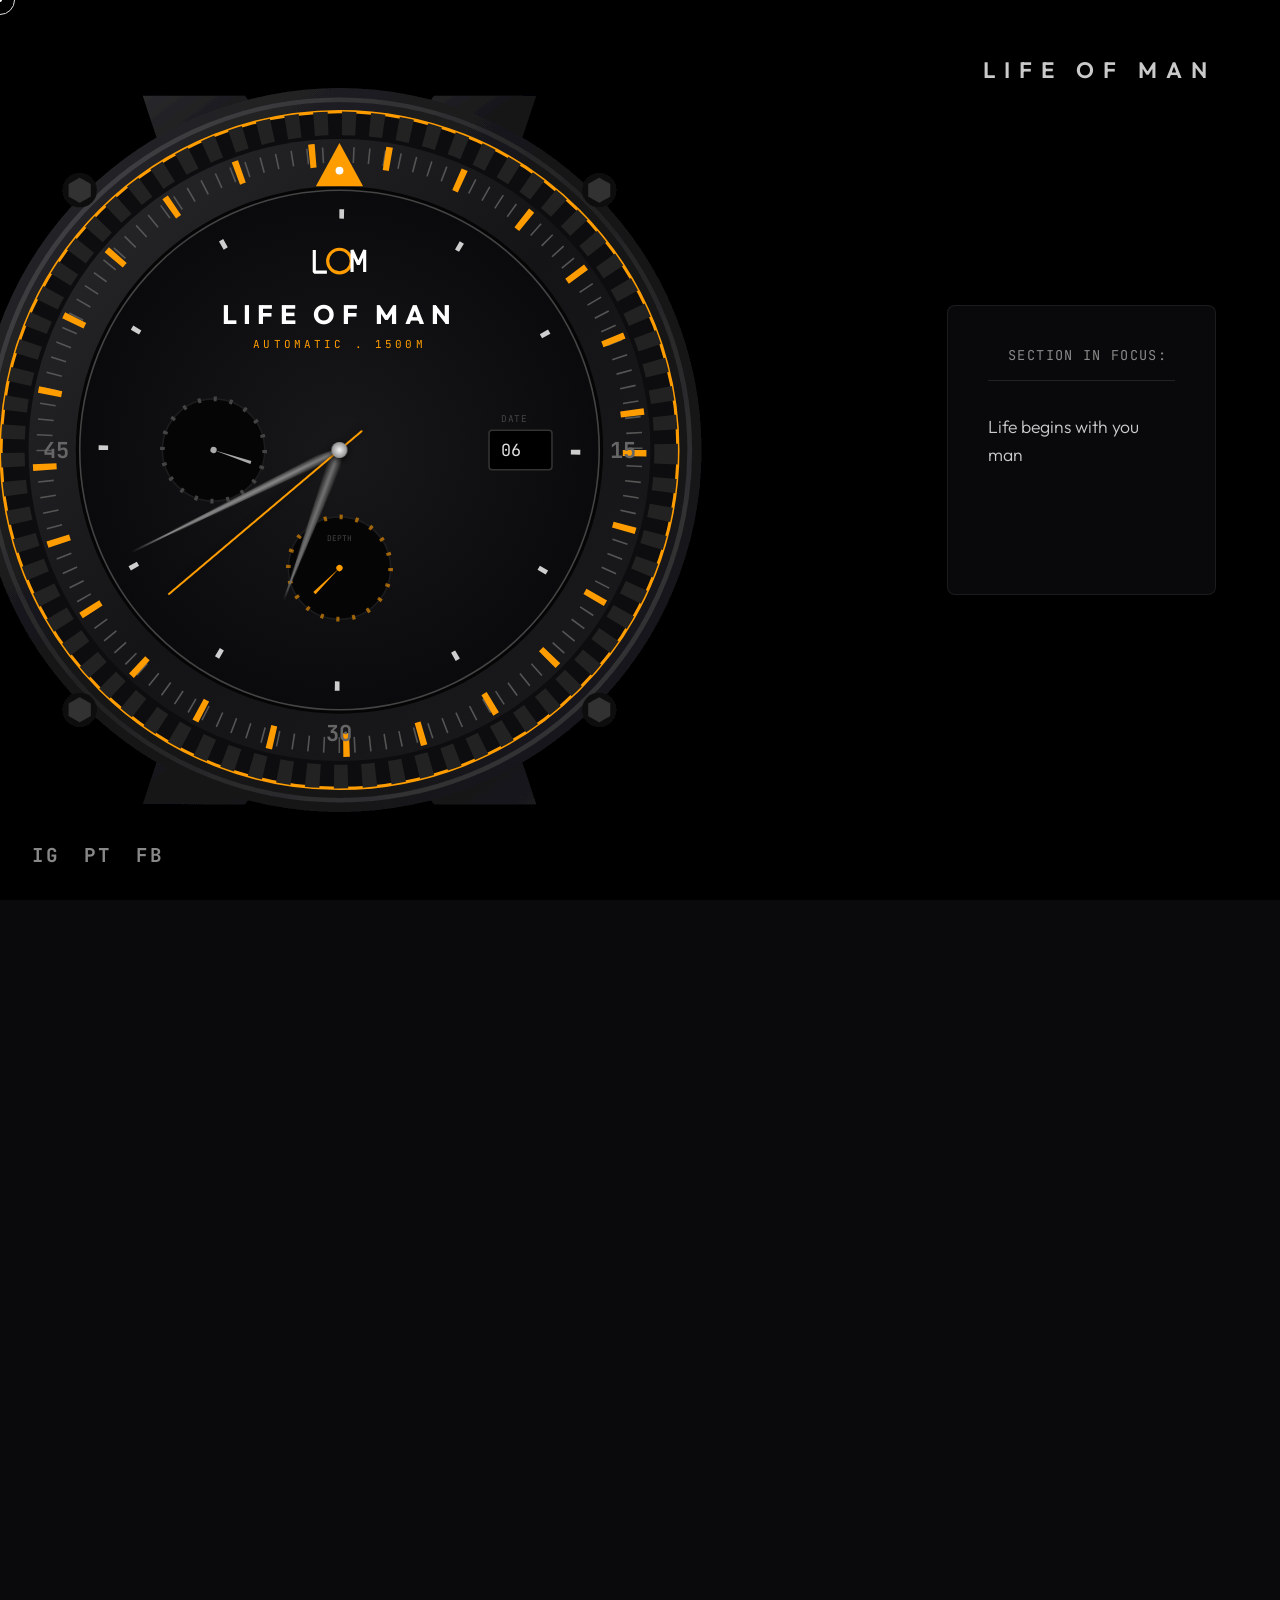
==== commit 2af21ec3: "Update index.html" ====
--- a/index.html
+++ b/index.html
@@ -189,6 +189,13 @@
         </div>
     </main>
 
+    <!-- Social Links (Fixed) -->
+    <div class="social-links">
+        <a href="#" class="social-icon">IG</a>
+        <a href="#" class="social-icon">PT</a>
+        <a href="#" class="social-icon">FB</a>
+    </div>
+
     <script src="script.js"></script>
 </body>
 
--- a/styles.css
+++ b/styles.css
@@ -544,3 +544,125 @@
         cursor: auto !important; /* Restore standard OS touch tap behaviors */
     }
 }
+
+/* --- Social Footer --- */
+.social-links {
+    position: fixed;
+    bottom: 2rem;
+    left: 2rem;
+    display: flex;
+    gap: 1.5rem;
+    z-index: 100;
+}
+
+.social-icon {
+    color: var(--text-muted);
+    font-size: 1.2rem;
+    text-decoration: none;
+    font-family: 'JetBrains Mono', monospace;
+    font-weight: 700;
+    letter-spacing: 2px;
+    transition: color 0.3s ease, transform 0.3s ease;
+}
+
+.social-icon:hover {
+    color: var(--accent-amber);
+    transform: translateY(-3px);
+}
+
+/* --- Magazine Article Feed Grid --- */
+.stories-grid {
+    display: flex;
+    flex-direction: column;
+    gap: 4rem;
+    margin-top: 2rem;
+    max-width: 900px;
+}
+
+.story-card {
+    display: grid;
+    grid-template-columns: 350px 1fr;
+    gap: 2.5rem;
+    align-items: center;
+    background: rgba(255,255,255,0.02);
+    border: 1px solid rgba(255,255,255,0.05);
+    border-radius: 8px;
+    overflow: hidden;
+    transition: transform 0.3s ease, background 0.3s ease;
+}
+
+.story-card:hover {
+    transform: translateY(-5px);
+    background: rgba(255,255,255,0.05);
+    border-color: rgba(255,157,0, 0.3);
+}
+
+.story-thumbnail {
+    width: 100%;
+    height: 100%;
+    min-height: 250px;
+    overflow: hidden;
+}
+
+.story-thumbnail img {
+    width: 100%;
+    height: 100%;
+    object-fit: cover;
+    transition: transform 0.7s cubic-bezier(0.2, 0.8, 0.2, 1);
+}
+
+.story-card:hover .story-thumbnail img {
+    transform: scale(1.05);
+}
+
+.story-details {
+    padding: 2rem 2rem 2rem 0;
+    display: flex;
+    flex-direction: column;
+    justify-content: center;
+}
+
+.story-details h2 {
+    font-family: 'Outfit', sans-serif;
+    font-size: 1.5rem;
+    color: #fff;
+    margin-bottom: 1rem;
+    line-height: 1.3;
+}
+
+.story-excerpt {
+    font-size: 1rem;
+    line-height: 1.6;
+    color: #aaa;
+    margin-bottom: 2rem;
+}
+
+.read-more {
+    font-family: 'JetBrains Mono', monospace;
+    color: var(--accent-amber);
+    text-decoration: none;
+    font-size: 0.85rem;
+    letter-spacing: 2px;
+    font-weight: 700;
+    align-self: flex-start;
+    padding-bottom: 4px;
+    border-bottom: 1px solid transparent;
+    transition: border-color 0.3s ease;
+}
+
+.story-card:hover .read-more {
+    border-color: var(--accent-amber);
+}
+
+@media (max-width: 900px) {
+    .story-card {
+        grid-template-columns: 1fr;
+    }
+    .story-details {
+        padding: 2rem;
+    }
+    .story-thumbnail {
+        height: 250px;
+        min-height: auto;
+    }
+}
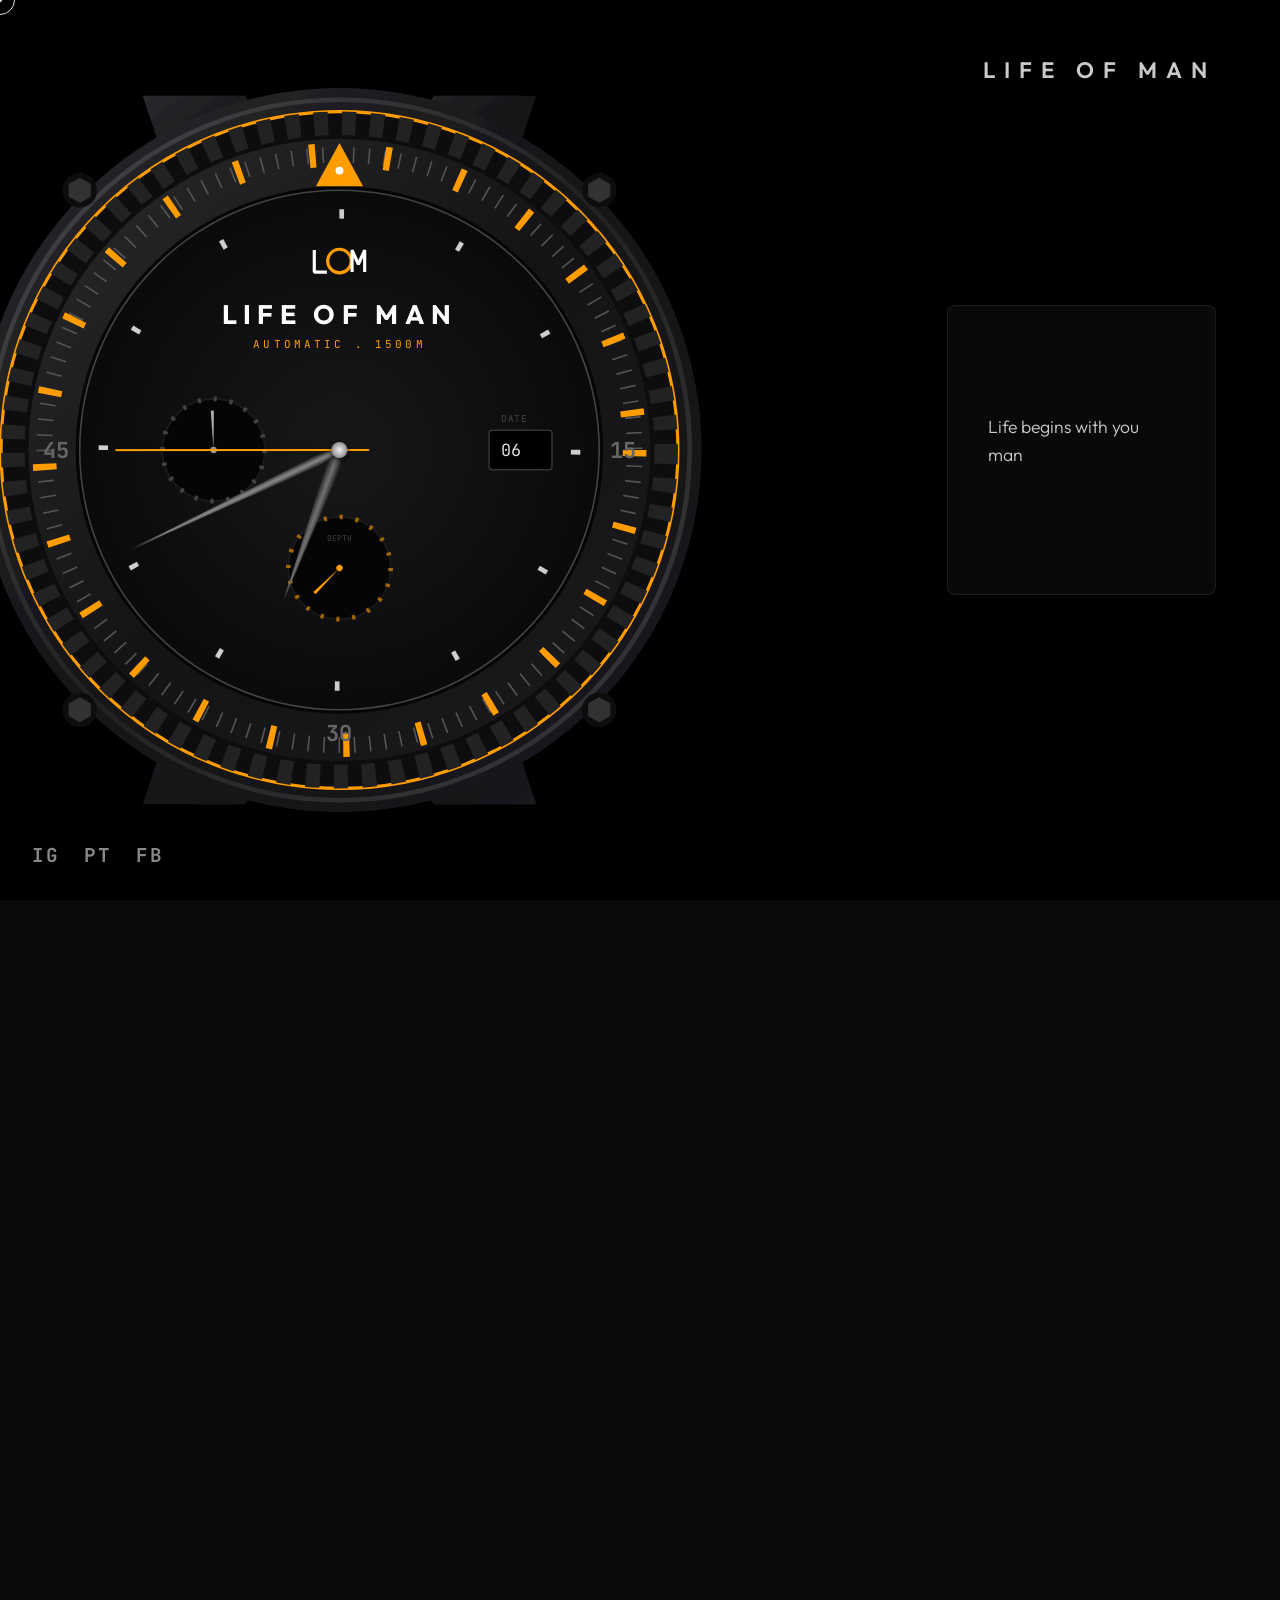
==== commit 4e2d55a7: "Update index.html" ====
--- a/index.html
+++ b/index.html
@@ -100,8 +100,15 @@
 
                     <!-- Bezel Ticks and Metrics -->
                     <circle cx="500" cy="500" r="375" fill="none" stroke="#555" stroke-width="20" stroke-dasharray="2 17.6" />
-                    <!-- Thicker hour ticks -->
-                    <circle cx="500" cy="500" r="375" fill="none" stroke="var(--accent-amber)" stroke-width="30" stroke-dasharray="8 88" />
+                    <!-- Thicker hour ticks with 12 o'clock gap -->
+                    <circle cx="500" cy="500" r="375" fill="none" stroke="var(--accent-amber)" stroke-width="30" stroke-dasharray="8 88" mask="url(#twelve-gap-mask)" />
+                    
+                    <defs>
+                        <mask id="twelve-gap-mask">
+                            <rect width="1000" height="1000" fill="white" />
+                            <rect x="480" y="80" width="40" height="60" fill="black" />
+                        </mask>
+                    </defs>
 
                     <!-- Primary 12 O'Clock Dive Triangle -->
                     <polygon points="500,110 530,165 470,165" fill="var(--accent-amber)" />
--- a/styles.css
+++ b/styles.css
@@ -666,3 +666,112 @@
         min-height: auto;
     }
 }
+/* --- Kinetic Engine 3D Feed --- */
+.kinetic-viewport {
+    position: fixed;
+    top: 0;
+    left: 0;
+    width: 100vw;
+    height: 100vh;
+    overflow: hidden;
+    perspective: 1500px;
+    background: transparent;
+    z-index: 5;
+    display: flex;
+    align-items: center;
+    pointer-events: none;
+}
+
+.kinetic-ribbon {
+    display: flex;
+    align-items: center;
+    gap: 150px;
+    padding: 0 40vw; /* Start content centered */
+    will-change: transform;
+    pointer-events: auto;
+}
+
+.kinetic-card {
+    position: relative;
+    flex: 0 0 500px;
+    height: 650px;
+    background: var(--glass-bg);
+    backdrop-filter: blur(20px);
+    -webkit-backdrop-filter: blur(20px);
+    border: 1px solid var(--glass-border);
+    border-radius: 12px;
+    padding: 3rem;
+    display: flex;
+    flex-direction: column;
+    justify-content: flex-end;
+    transform-style: preserve-3d;
+    transition: transform 0.2s cubic-bezier(0.2, 0.8, 0.2, 1), opacity 0.5s ease, border-color 0.3s ease;
+    box-shadow: 0 30px 60px rgba(0,0,0,0.5);
+    opacity: 0.3;
+}
+
+.kinetic-card.in-focus {
+    opacity: 1;
+    border-color: rgba(255, 157, 0, 0.4);
+    box-shadow: 0 40px 100px rgba(0,0,0,0.8), 0 0 20px rgba(255, 157, 0, 0.1);
+}
+
+.kinetic-card__image-wrap {
+    position: absolute;
+    top: -50px;
+    left: 10%;
+    width: 80%;
+    height: 350px;
+    border-radius: 8px;
+    overflow: hidden;
+    transform: translateZ(50px);
+    box-shadow: 0 15px 40px rgba(0,0,0,0.6);
+    background: #111;
+}
+
+.kinetic-card__image-wrap img {
+    width: 100%;
+    height: 100%;
+    object-fit: cover;
+    transition: transform 0.6s cubic-bezier(0.2, 0.8, 0.2, 1);
+}
+
+.kinetic-card:hover .kinetic-card__image-wrap img {
+    transform: scale(1.1);
+}
+
+.kinetic-card__content {
+    transform: translateZ(30px);
+}
+
+.kinetic-card__title {
+    font-size: 2.2rem;
+    color: #fff;
+    font-family: 'Outfit', sans-serif;
+    margin-bottom: 1.5rem;
+    line-height: 1.1;
+}
+
+.kinetic-card__excerpt {
+    color: var(--text-muted);
+    font-size: 1.1rem;
+    line-height: 1.6;
+    margin-bottom: 2rem;
+}
+
+.kinetic-card__cta {
+    font-family: 'JetBrains Mono', monospace;
+    color: var(--accent-amber);
+    text-decoration: none;
+    font-size: 0.9rem;
+    letter-spacing: 3px;
+    font-weight: 700;
+    text-transform: uppercase;
+}
+
+/* Subpage Fade-out Overrides for Kinetic */
+.subpage-container.kinetic-mode {
+    padding: 0;
+    background: transparent;
+    backdrop-filter: none;
+}
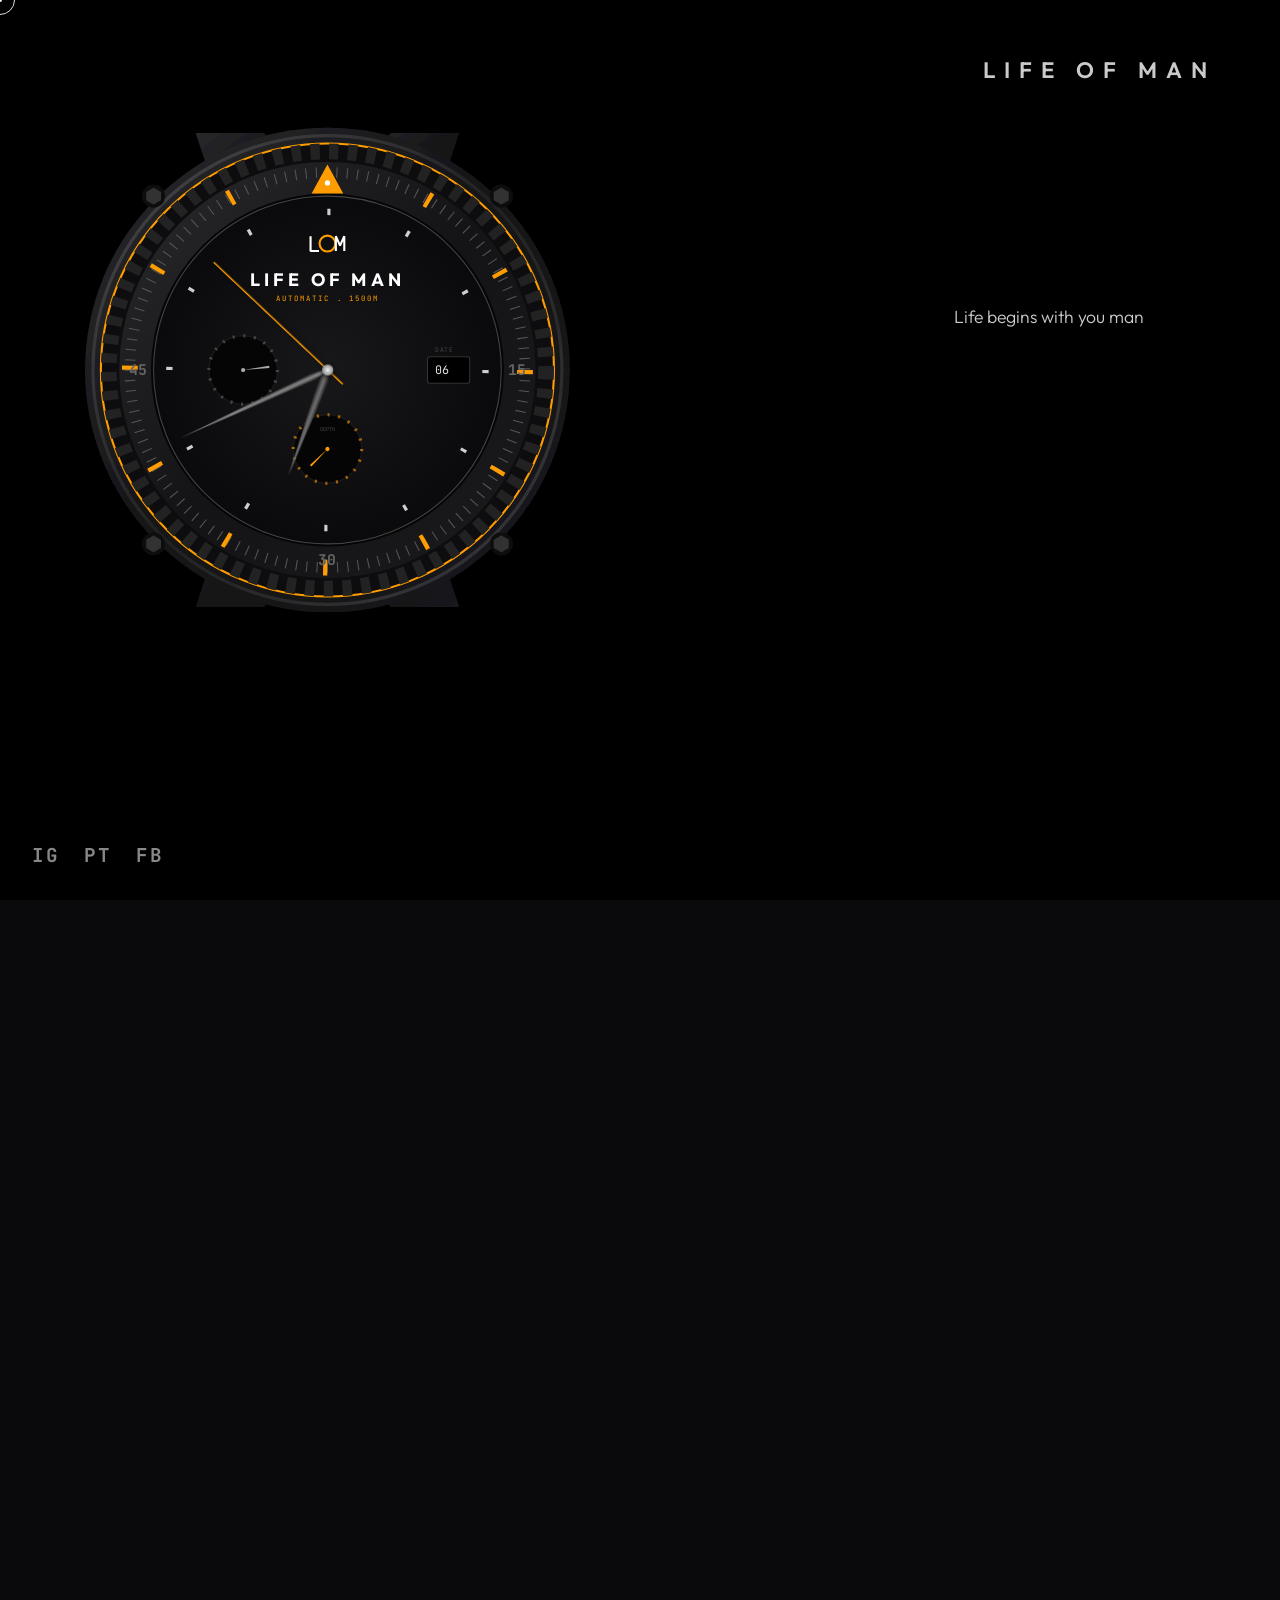
==== commit 1633817d: "Update index.html" ====
--- a/index.html
+++ b/index.html
@@ -101,7 +101,7 @@
                     <!-- Bezel Ticks and Metrics -->
                     <circle cx="500" cy="500" r="375" fill="none" stroke="#555" stroke-width="20" stroke-dasharray="2 17.6" />
                     <!-- Thicker hour ticks with 12 o'clock gap -->
-                    <circle cx="500" cy="500" r="375" fill="none" stroke="var(--accent-amber)" stroke-width="30" stroke-dasharray="8 88" mask="url(#twelve-gap-mask)" />
+                    <circle cx="500" cy="500" r="375" fill="none" stroke="var(--accent-amber)" stroke-width="30" stroke-dasharray="8 188.35" mask="url(#twelve-gap-mask)" />
                     
                     <defs>
                         <mask id="twelve-gap-mask">
--- a/styles.css
+++ b/styles.css
@@ -138,7 +138,7 @@
     position: relative;
     width: 800px;
     height: 800px;
-    transform: translateX(-15%) scale(1); /* Pull slightly left off-center */
+    transform: translateX(-15%) translateY(-10%) scale(0.7); /* Hard-locked small scale from the start */
     display: flex;
     align-items: center;
     justify-content: center;
@@ -264,7 +264,7 @@
     justify-content: flex-start;
     box-shadow: 0 20px 50px rgba(0,0,0,0.5);
     z-index: 10;
-    transform: translateY(0);
+    transform: translateY(-8rem); /* Raised significantly to clear footer and align better with smaller watch */
     pointer-events: auto;
     /* Add box-shadow to transition list so the glow animates smoothly */
     transition: transform 0.3s cubic-bezier(0.2, 0.8, 0.2, 1), opacity 0.5s ease, background 0.3s ease, border-color 0.3s ease, box-shadow 0.2s ease-out;
